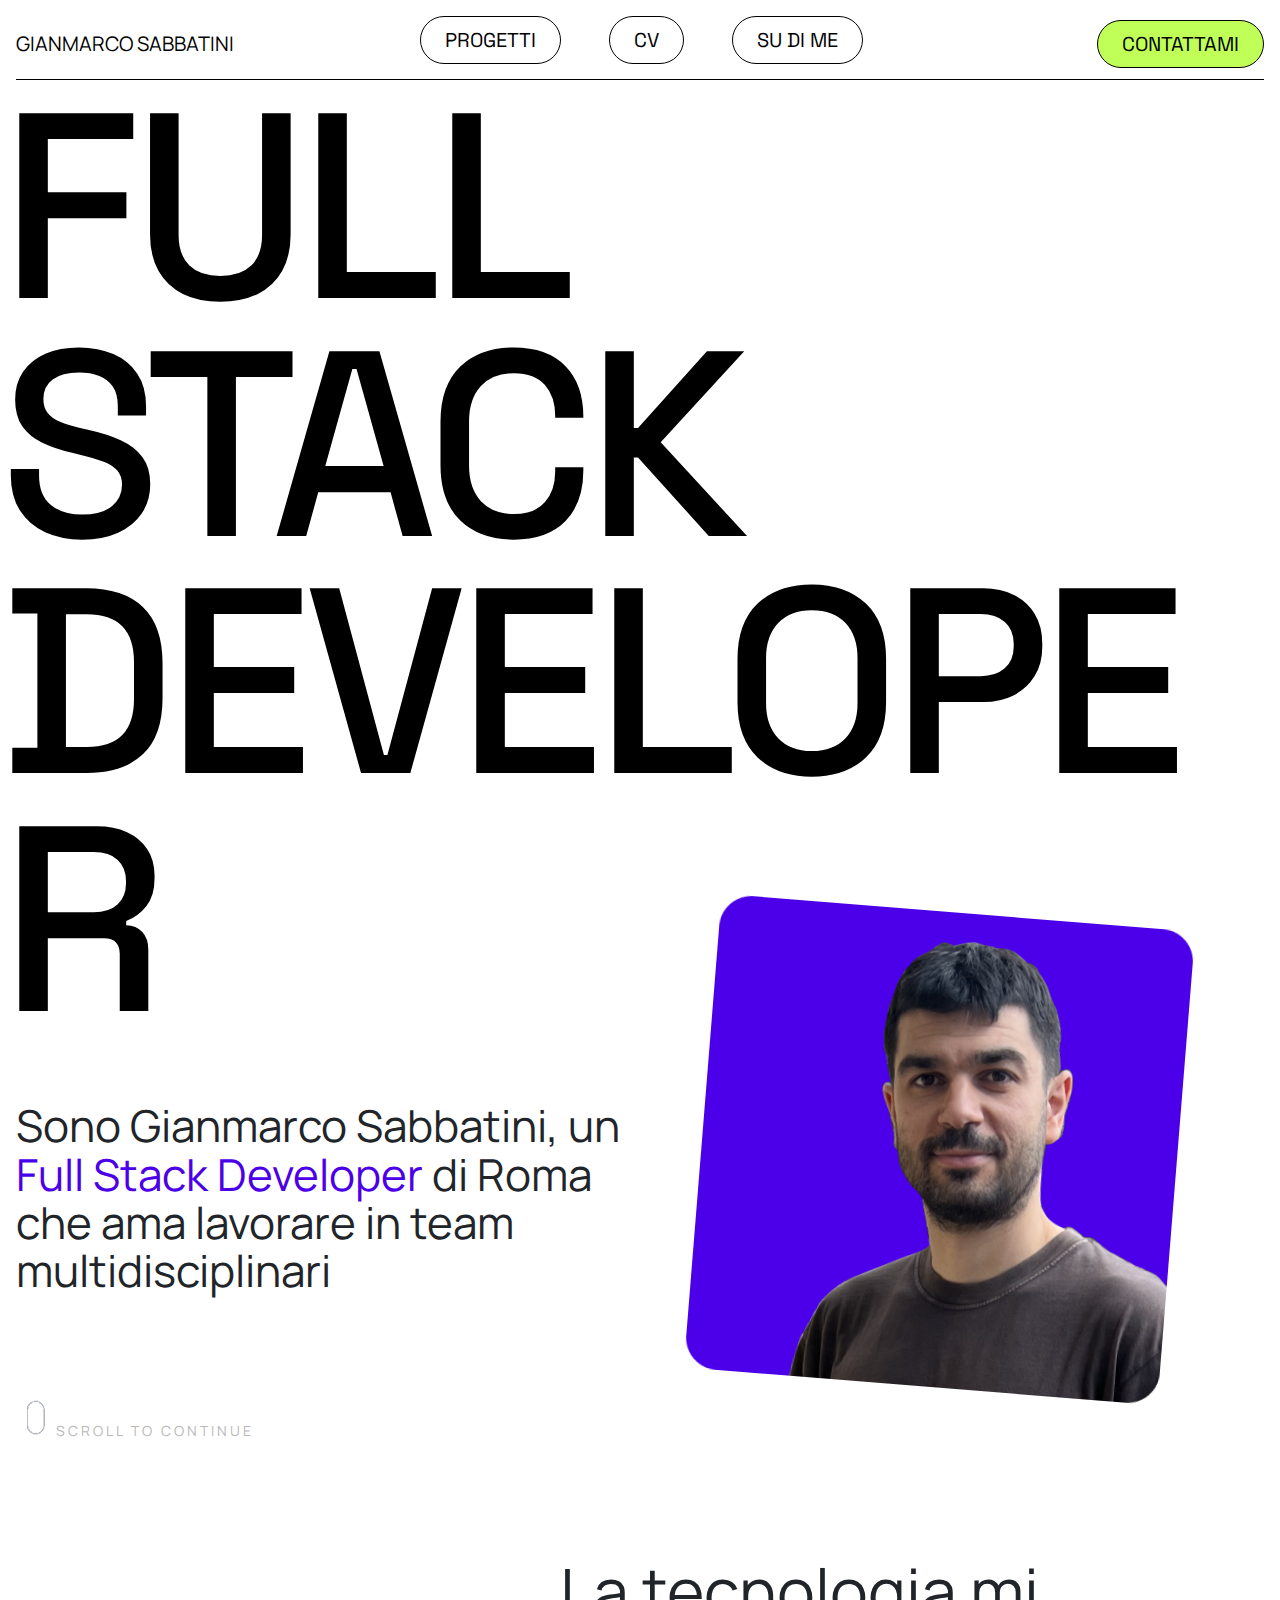
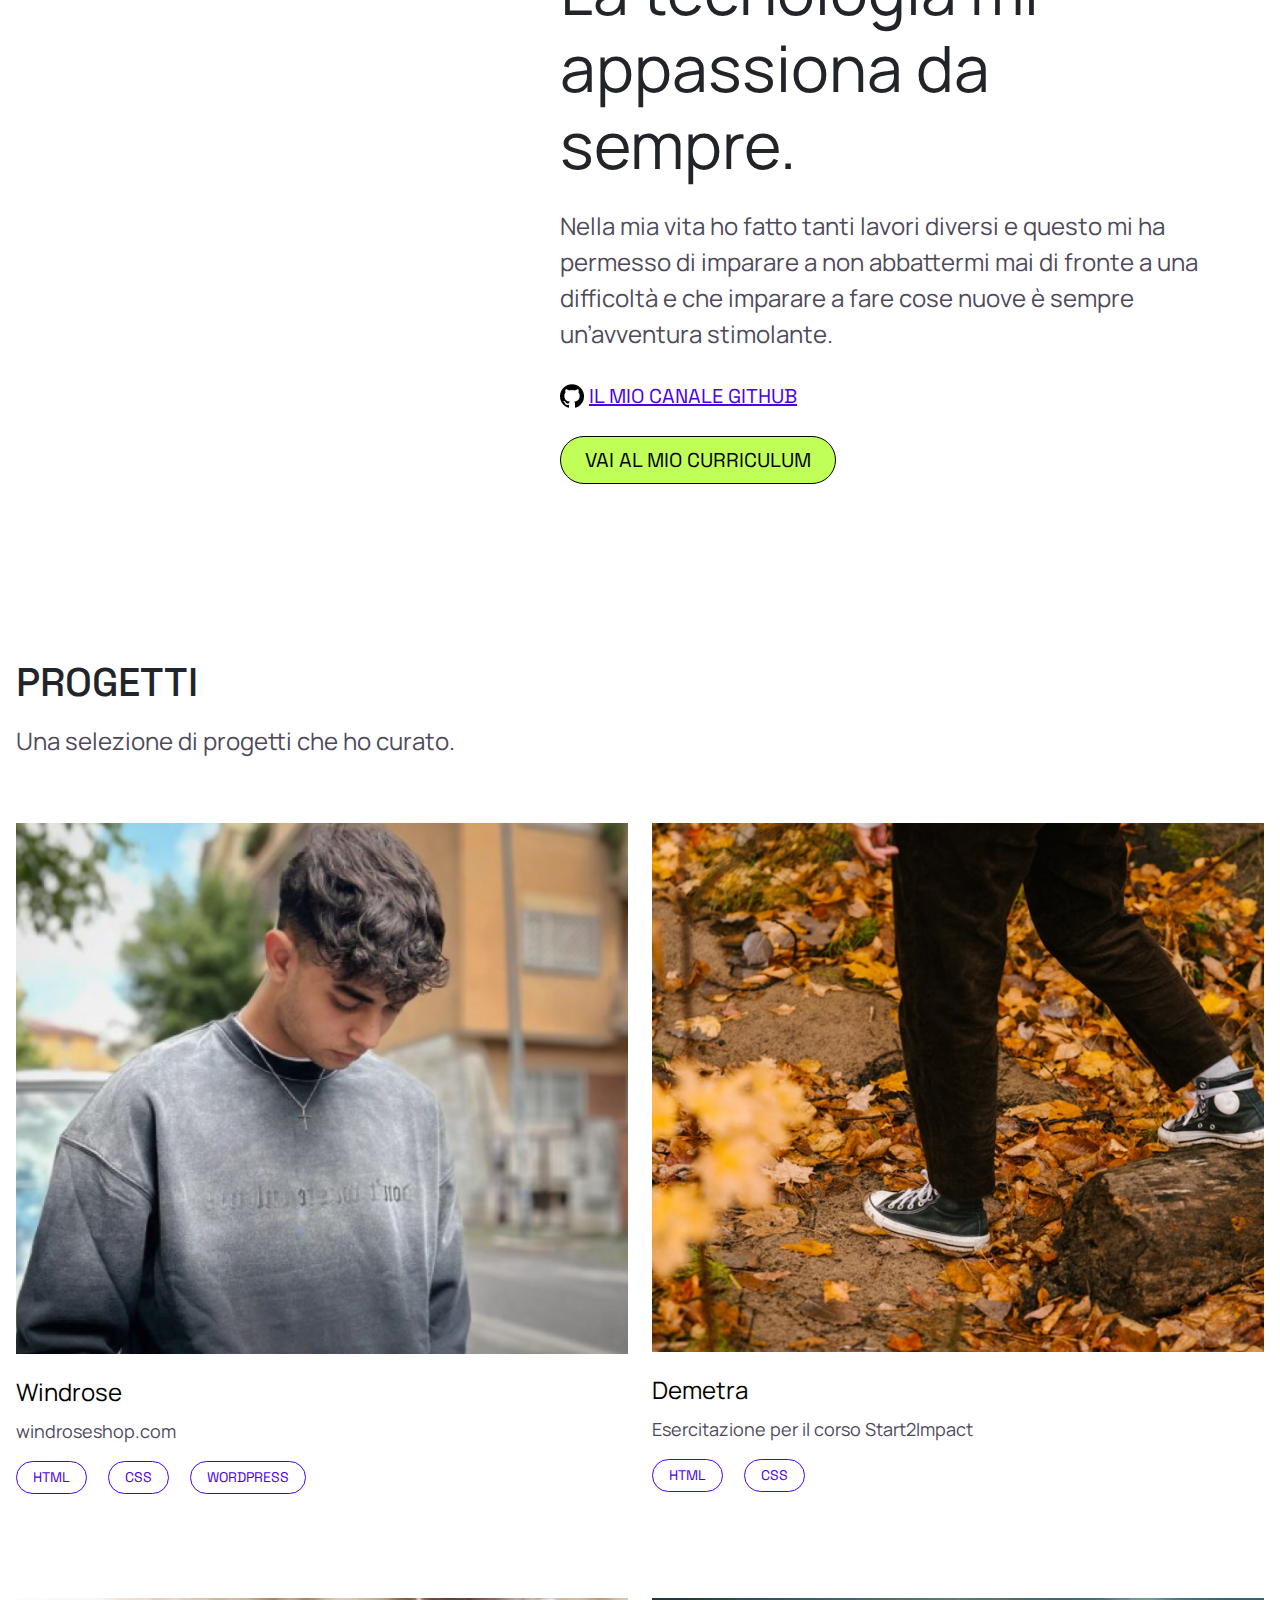
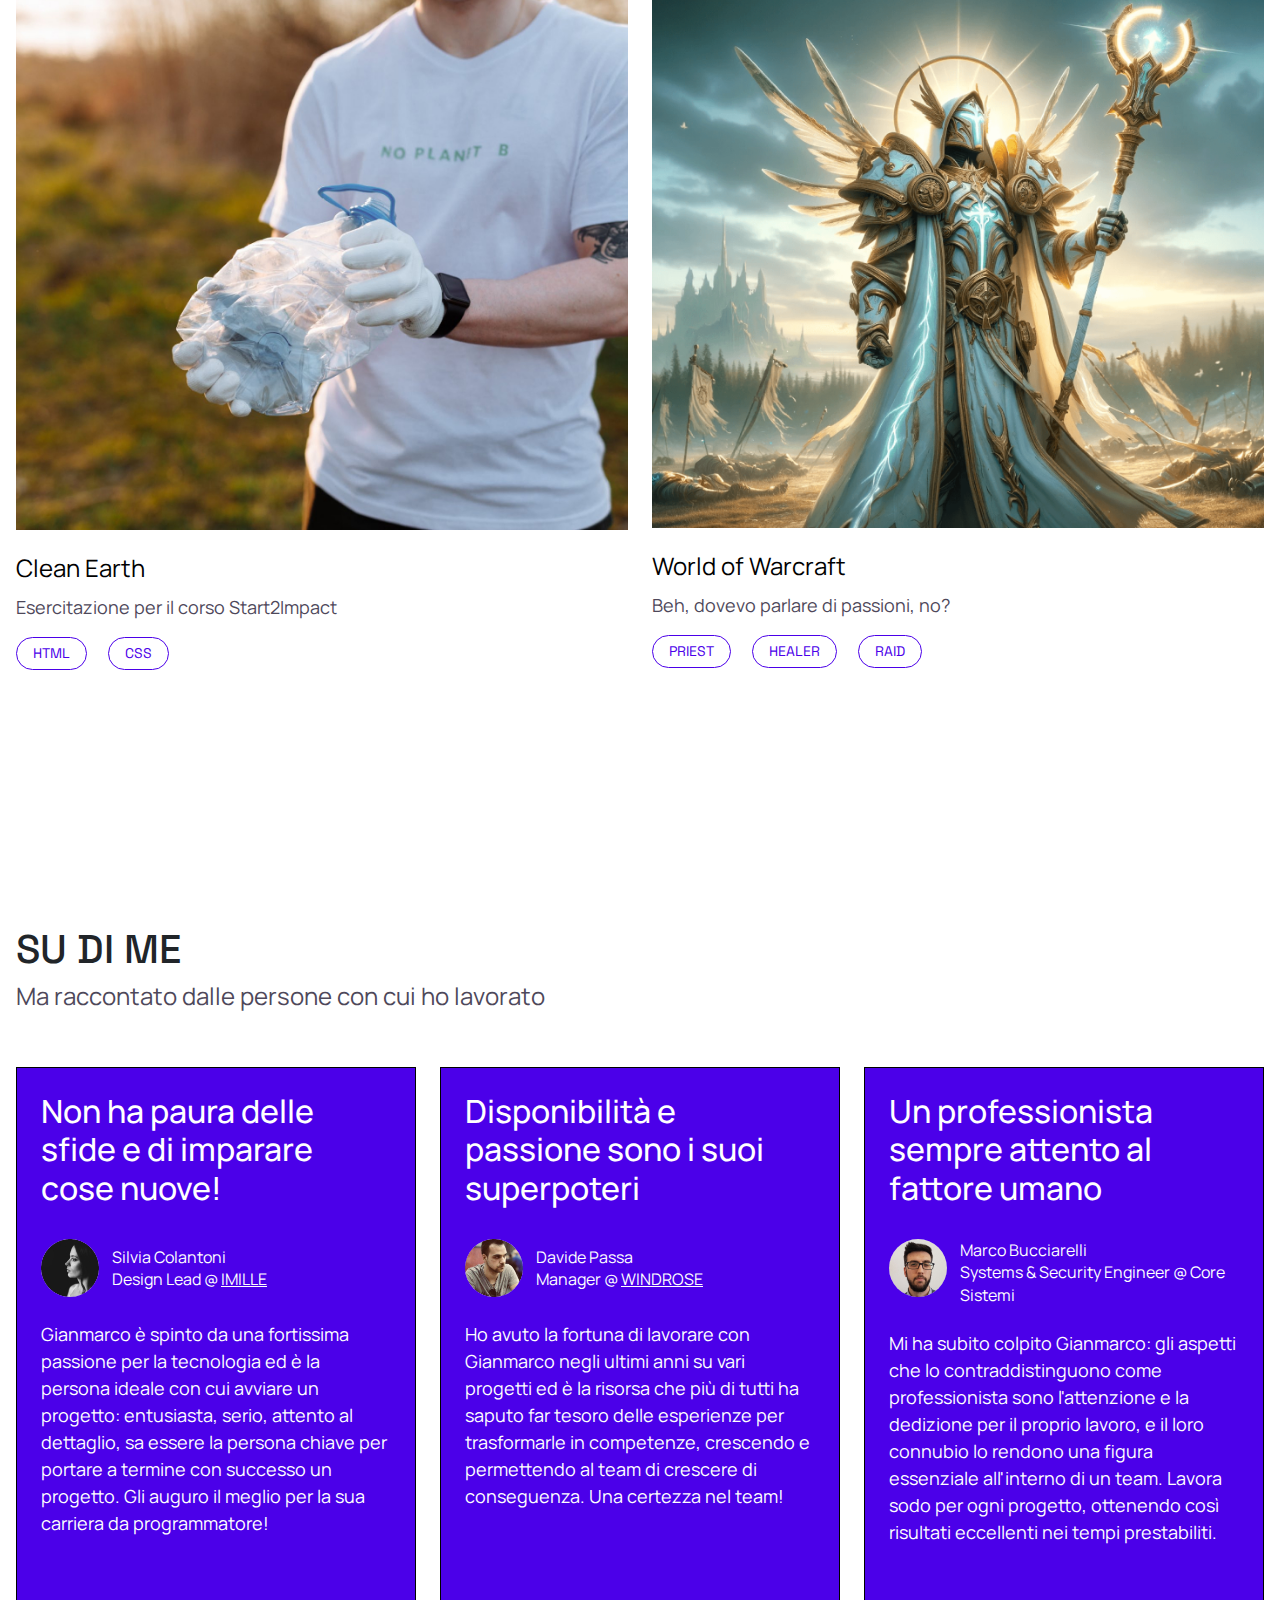
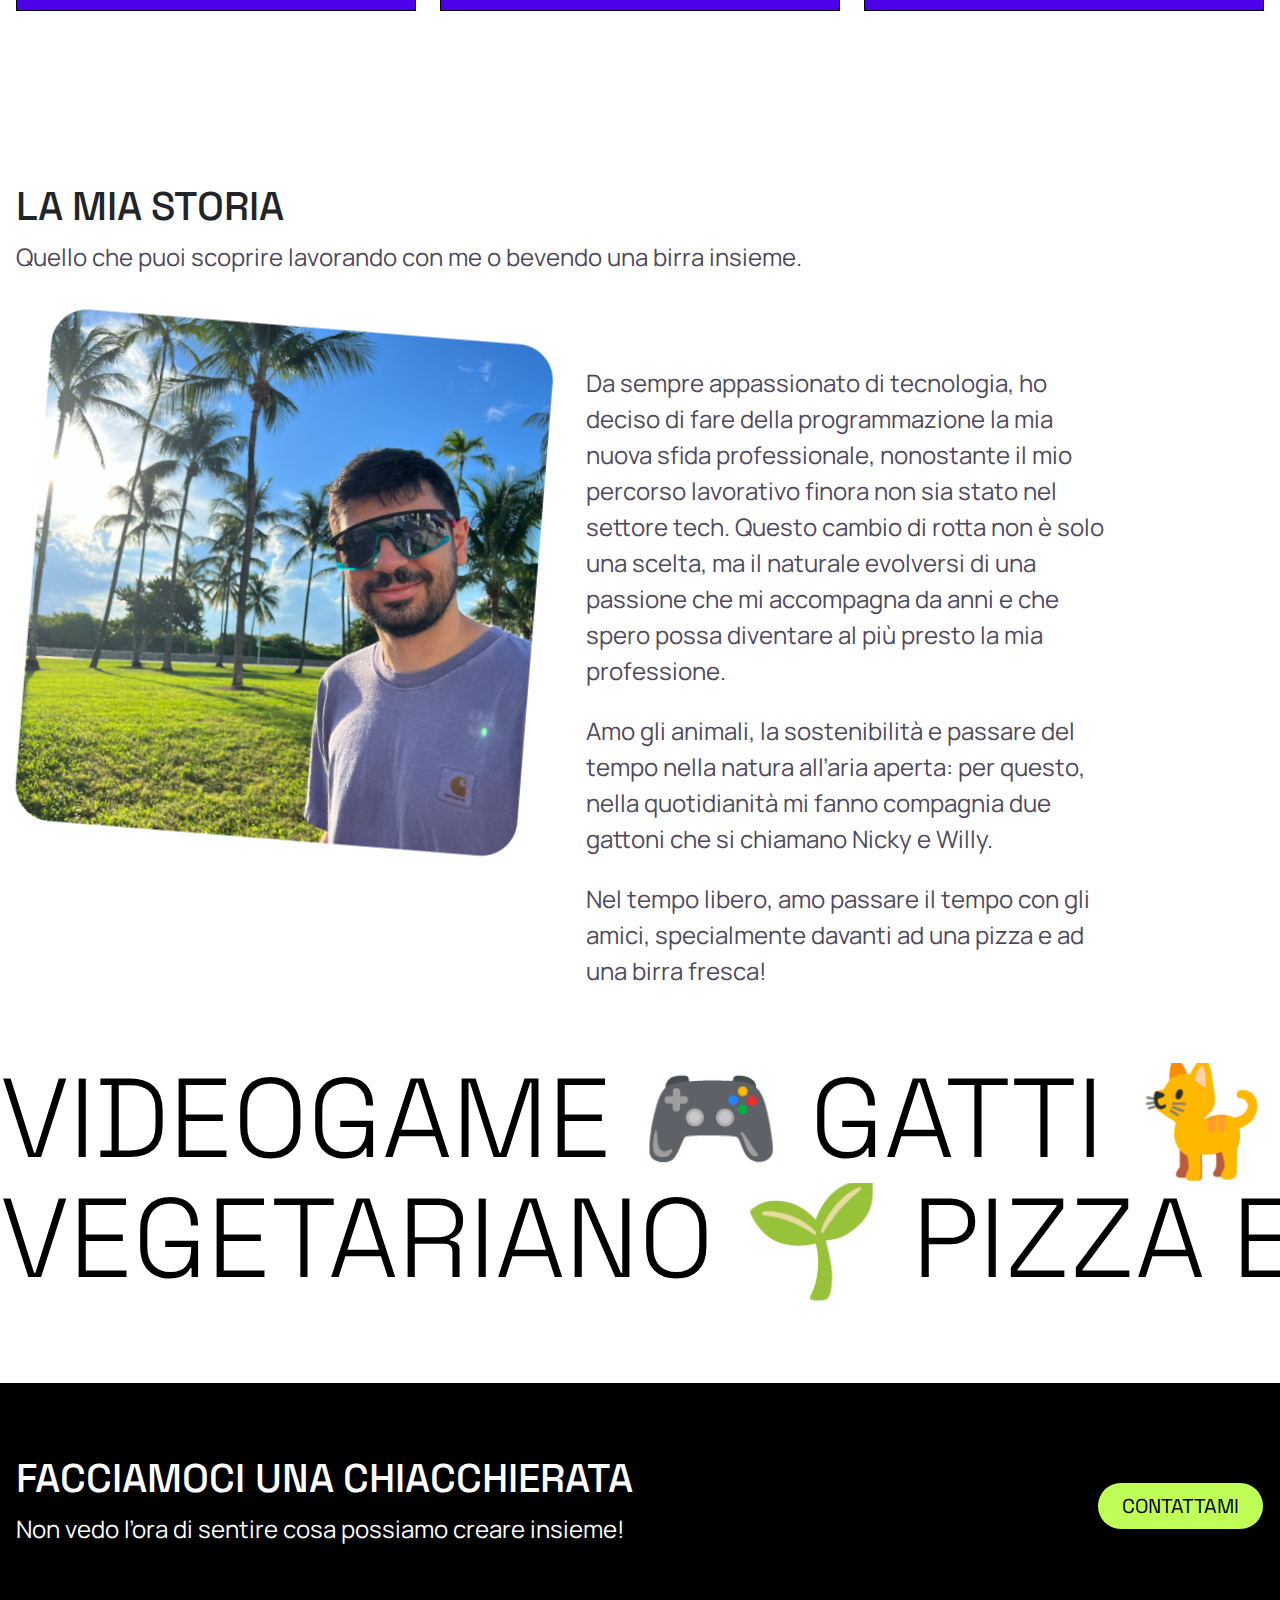
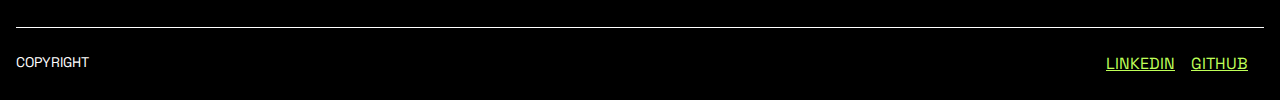
==== index.html @ 7c9a4704 "link to section suDiMe fixed" ====
<!DOCTYPE html>
<html lang="en">
<head>
    <meta charset="UTF-8">
    <meta name="viewport" content="width=device-width, initial-scale=1.0">
    <title>Gianmarco Sabbatini || Portfolio</title>
    <link rel="apple-touch-icon" sizes="180x180" href="asset/immagini/favicon/apple-touch-icon.png">
    <link rel="icon" type="image/png" sizes="32x32" href="asset/immagini/favicon/favicon-32x32.png">
    <link rel="icon" type="image/png" sizes="16x16" href="asset/immagini/favicon/favicon-16x16.png">
    <link rel="manifest" href="asset/immagini/favicon/site.webmanifest">
    <link rel="stylesheet" href="asset/styles/main.css">
    <link rel="preconnect" href="https://fonts.googleapis.com">
    <link rel="preconnect" href="https://fonts.gstatic.com" crossorigin>
    <link href="https://fonts.googleapis.com/css2?family=Bricolage+Grotesque:opsz,wght@12..96,200..800&family=Caveat&family=Inter:ital,opsz,wght@0,14..32,100..900;1,14..32,100..900&family=Manrope:wght@200..800&family=Roboto:ital,wght@0,100;0,300;0,400;0,500;0,700;0,900;1,100;1,300;1,400;1,500;1,700;1,900&family=Space+Grotesk:wght@300..700&display=swap" rel="stylesheet">
    <link href="https://fonts.googleapis.com/css2?family=Bricolage+Grotesque:opsz,wght@12..96,200..800&family=Caveat&family=Inter:ital,opsz,wght@0,14..32,100..900;1,14..32,100..900&family=Manrope:wght@200..800&family=Roboto:ital,wght@0,100;0,300;0,400;0,500;0,700;0,900;1,100;1,300;1,400;1,500;1,700;1,900&display=swap" rel="stylesheet">
    <link href="https://cdn.jsdelivr.net/npm/bootstrap@5.3.0/dist/css/bootstrap.min.css" rel="stylesheet">
    <script src="https://cdn.jsdelivr.net/npm/bootstrap@5.3.0/dist/js/bootstrap.bundle.min.js"></script>
</head>
<body>
   <header>
        <nav class="nav-container">
            <div class="myName">
                <span> <a href="">Gianmarco Sabbatini</a></span>
            </div>
            <input type="checkbox" id="menu-toggle" class="menu-toggle" />
            <label for="menu-toggle" class="menu-button">MENU</label>
            <div class="navItemGroup">
                <ul>
                    <li><a href="#progetti" class="navItem navItemMobile">Progetti</a></li>
                    <li><a href="curriculum.html" class="navItem navItemMobile">CV</a></li>
                    <li><a href="#suDiMe" class="navItem navItemMobile">Su Di Me</a></li>
                    <li><a href="contattami.html" class="navItem navItemMobile" id="solo-mobile">Contattami</a></li>
                </ul>
            </div>
            <div class="contattami">
                <a href="contattami.html" class="bottone-animato cta-primary">Contattami</a>
            </div>
        </nav>
    </header>
    <main>
        <section class="presentazione">
            <div class="presentazione-titolo">
                <h1>
                    FULL STACK DEVELOPER
                </h1>
            </div>
            <div class="presentazione-flex">
                <div class="presentazione-testo">
                    <div>
                        <h2>Sono Gianmarco Sabbatini, un <span id="fsd">Full Stack Developer</span>  di Roma che ama lavorare in team multidisciplinari
                        </h2>
                    </div>
                    <div>
                        <p> <img src="asset/immagini/scroll-mouse.gif" alt="icona di un mouse" width="40px">scroll to continue</p>
                    </div>
                </div>
                    <div class="presentazione-foto">
                        <img src="asset/immagini/GianmarcoSabbatiniFoto-display.png" alt="Foto di Gianmarco Sabbatini">
                    </div>
                </div>
            <div class="bio">
                <h1>La tecnologia mi appassiona da sempre.</h1>
                <p>Nella mia vita ho fatto tanti lavori diversi e questo mi ha permesso di imparare a non abbattermi mai di fronte a una difficoltà e che imparare a fare cose nuove è sempre un’avventura stimolante.
                </p>
                <p>
                    <img src="asset/immagini/github_icon.png" alt="icona github">
                    <a href="https://github.com/GianmarcoSabbatini" target="_blank" id="canale-github"> Il mio canale github</a>
                </p>
                <a href="curriculum.html" class="cta-primary">VAI AL MIO CURRICULUM</a>
            </div>
        </section>
        <section class="progetti" id="progetti">
            <div>
               <h3>PROGETTI</h3> 
               <p class="bodyL">Una selezione di progetti che ho curato.</p>
            </div>
            <div class="container-grid">
                <div class="container-projects">
                    <img src="asset/immagini/project-windrose.jpg" alt="Ragazzo con felpa nera">
                    <p class="bodyL">Windrose</p>
                    <p class="bodyM"><a href="http://www.windroseshop.com">windroseshop.com</a></p>
                    <ul>
                        <li><span>HTML</span></li>
                        <li><span>CSS</span></li>
                        <li><span>WORDPRESS</span></li>
                    </ul>
                </div>
                <div class="container-projects">
                    <img src="asset/immagini/project-demetra.jpg" alt="uomo che cammina nella foresta">
                    <p class="bodyL">Demetra</p>
                    <p class="bodyM">Esercitazione per il corso Start2Impact</p>
                    <ul>
                        <li><span>HTML</span></li>
                        <li><span>CSS</span></li>
                    </ul>
                </div>
                <div class="container-projects">
                    <img src="asset/immagini/project-cleanearth.jpg" alt="persona che ricicla plastica">
                    <p class="bodyL">Clean Earth</p>
                    <p class="bodyM">Esercitazione per il corso Start2Impact</p>
                    <ul>
                        <li><span>HTML</span></li>
                        <li><span>CSS</span></li>
                    </ul>
                </div>
                <div class="container-projects">
                    <img src="asset/immagini/project-wow.png" alt="personaggio di World of Warcraft">
                    <p class="bodyL">World of Warcraft</p>
                    <p class="bodyM">Beh, dovevo parlare di passioni, no?</p>
                    <ul>
                        <li><span>PRIEST</span></li>
                        <li><span>HEALER</span></li>
                        <li><span>RAID</span></li>
                    </ul>
                </div>
            </div>
        </section>
        <section class="suDiMe" id="suDiMe">
            <div class="suDiMe-testo">
                <h3>SU DI ME</h3>
                <p>Ma raccontato dalle persone con cui ho lavorato</p>
            </div>
            <div class="container-schede">
                <div class="scheda">
                    <h4>Non ha paura delle sfide e di imparare cose nuove!</h4>
                    <div>
                        <img src="asset/immagini/su-di-me-silvia-colantoni.jpg" alt="Foto di Silvia Colantoni">
                        <p>Silvia Colantoni <br>
                        Design Lead @ <a href="https://imille.co/">IMILLE</a>
                        </p>
                    </div>
                    <p class="schedaCommento">Gianmarco è spinto da una fortissima passione per la tecnologia ed è la persona ideale con cui avviare un progetto: entusiasta, serio, attento al dettaglio, sa essere la persona chiave per portare a termine con successo un progetto.
                        Gli auguro il meglio per la sua carriera da programmatore!
                    </p>
                </div>
                <div class="scheda">
                    <h4>Disponibilità e passione sono i suoi superpoteri</h4>
                    <div>
                        <img src="asset/immagini/su-di-me-davide-passa.jpg" alt="Foto di Davide Passa">
                        <p>Davide Passa <br>
                        Manager @ <a href="https://www.windroseshop.com/">WINDROSE</a>
                        </p>
                    </div>
                    <p class="schedaCommento">Ho avuto la fortuna di lavorare con Gianmarco negli ultimi anni su vari progetti ed è la risorsa che più di tutti ha saputo far tesoro delle esperienze per trasformarle in competenze, crescendo e permettendo al team di crescere di conseguenza.
                        Una certezza nel team!
                    </p>
                </div>
                <div class="scheda">
                    <h4>Un professionista sempre attento al fattore umano</h4>
                    <div>
                        <img src="asset/immagini/su-di-me-marco-bucciarelli.jpg" alt="Foto di Marco Bucciarelli">
                        <p>Marco Bucciarelli<br>
                            Systems & Security Engineer @ Core Sistemi
                        </p>
                    </div>
                    <p class="schedaCommento">Mi ha subito colpito Gianmarco: gli aspetti che lo contraddistinguono come professionista sono l'attenzione e la dedizione per il proprio lavoro, e il loro connubio lo rendono una figura essenziale all'interno di un team. Lavora sodo per ogni progetto, ottenendo così risultati eccellenti nei tempi prestabiliti. 
                    </p>
                </div>
            </div>
        </section>

        <section class="laMiaStoria">
            <div>
                <h3>LA MIA STORIA</h3>
                <p>Quello che puoi scoprire lavorando con me o bevendo una birra insieme.</p>
            </div>
            <div class="laMiaStoria-container">
                <div class="laMiaStoria-foto">
                    <img src="asset/immagini/la-mia-storia-Gianmarco-Miami.jpg" alt="Foto di un uomo che ride">
                </div>
                <div class="laMiaStoria-testo">
                    <p>Da sempre appassionato di tecnologia, ho deciso di fare della programmazione la mia nuova sfida professionale, 
                        nonostante il mio percorso lavorativo finora non sia stato nel settore tech. Questo cambio di rotta non è solo una 
                        scelta, ma il naturale evolversi di 
                        una passione che mi accompagna da anni e che spero possa diventare al più presto la mia professione.</p>
                    <p>Amo gli animali, la sostenibilità e passare del tempo nella natura all’aria aperta: 
                        per questo, nella quotidianità mi fanno compagnia due gattoni che si chiamano Nicky e Willy.</p>
                    <p>Nel tempo libero, amo passare il tempo con gli amici, specialmente davanti ad una pizza e ad una birra fresca!</p>
                </div>
            </div>
        </section>
        <section class="scroller">
        <div class="a-section">
            <div class="a-section-marquee-box">
              <h2>videogame 🎮 gatti 🐈 sostenibilità 🌱</h2>
              <h2>videogame 🎮 gatti 🐈 sostenibilità 🌱</h2>
            </div>
          </div>
          <div class="b-section">
            <div class="b-section-marquee-box">
              <h2>vegetariano 🌱 pizza e birra 🍕</h2>
              <h2>vegetariano 🌱 pizza e birra 🍕</h2>
            </div>
          </div>
        </section>
  </main>

 <footer>
    <div class="footer-contattami-container flex d-xl-flex d-lg-flex d-md-flex flex-sm-row justify-content-between align-items-center">
        <div class="footer-testo">
            <h3>FACCIAMOCI UNA CHIACCHIERATA</h3>
            <p>Non vedo l’ora di sentire cosa possiamo creare insieme! </p>
        </div>
        <div class="footer-bottone">
            <a href="contattami.html" class="cta-primary">CONTATTAMI</a>
        </div>
    </div>
    <div class="flex d-xl-flex d-lg-flex d-md-flex flex-sm-row justify-content-between">
        <div class="footer-copyright">
         <p>COPYRIGHT</p>   
        </div>
        <div class="footer-social">
          <ul>
            <li><a href="https://www.linkedin.com/in/gianmarcosabbatini/" target="_blank">LINKEDIN</a></li>
            <li><a href="https://github.com/GianmarcoSabbatini" target="_blank">GITHUB</a></li>
          </ul>  
        </div>
    </div>
 </footer>
</body>
</html>
---- asset/styles/main.css ----
* {
  box-sizing: border-box;
  margin: 0;
  padding: 0;
  z-index: 1;
  scrollbar-color: #BFFF58 #ffffff;
}

.navItem {
  position: relative;
  display: inline-block;
  padding: 8px 24px;
  border-radius: 9999px;
  border: 1px solid #000000;
  font-family: "Space grotesk";
  font-size: 20px;
  text-transform: uppercase;
  color: #000000;
  text-decoration: none;
  overflow: hidden;
  transition: color 0.3s ease-in-out;
}

.navItem::before {
  content: "";
  position: absolute;
  top: 0;
  left: -24px;
  width: 0;
  height: 100%;
  background-color: #000000;
  transform: skewX(-45deg);
  transition: width 0.5s ease-in-out;
  z-index: -1;
}

.navItem:hover {
  color: #FFFFFF;
}

.navItem:hover::before {
  width: 150%;
}

.cta-primary {
  position: relative;
  display: inline-block;
  padding: 8px 24px;
  border-radius: 9999px;
  border: 1px solid #000000;
  font-family: "Space grotesk";
  font-size: 20px;
  text-transform: uppercase;
  background-color: #BFFF58;
  color: #000000;
  text-decoration: none;
  overflow: hidden;
  transition: color 0.3s ease-in-out;
}

.cta-primary::before {
  content: "";
  position: absolute;
  top: 0;
  left: -24px;
  width: 0;
  height: 100%;
  background-color: #4B00E9;
  transform: skewX(-45deg);
  transition: width 0.5s ease-in-out;
  z-index: -1;
}

.cta-primary:hover {
  color: #FFFFFF;
}

.cta-primary:hover::before {
  width: 150%;
}

@media (max-width: 1024px) {
  .navItemMobile {
    border: none;
    margin-left: 0;
    padding-left: 0;
    width: 100%;
  }
  .navItemMobile::before {
    transition: none;
    transform: none;
    background-color: #FFFFFF;
    color: #000000;
  }
  .navItemMobile:hover {
    color: #000000;
  }
}
.a-section {
  font-family: "Space Grotesk";
}

.a-section-marquee-box {
  height: 120px;
  display: flex;
  align-items: center;
  overflow: hidden;
}

.a-section-marquee-box h2 {
  white-space: nowrap;
  text-transform: uppercase;
  font-size: 7em;
  font-weight: 100;
  flex-shrink: 0;
  color: black;
  width: -moz-max-content;
  width: max-content;
  display: flex;
  align-items: center;
  transform: translateX(0);
  animation: a-text-scroll 35s linear infinite;
}

@keyframes a-text-scroll {
  0% {
    transform: translate3d(-100%, 0, 0);
  }
  100% {
    transform: translate3d(0%, 0, 0);
  }
}
.b-section {
  font-family: "Space Grotesk";
}

.b-section-marquee-box {
  height: 120px;
  display: flex;
  align-items: center;
  overflow: hidden;
}

.b-section-marquee-box h2 {
  white-space: nowrap;
  text-transform: uppercase;
  color: #000000;
  font-size: 7em;
  font-weight: 100;
  flex-shrink: 0;
  color: black;
  width: -moz-max-content;
  width: max-content;
  display: flex;
  align-items: center;
  transform: translateX(0);
  animation: b-text-scroll 35s linear infinite;
}

@keyframes b-text-scroll {
  0% {
    transform: translate3d(0, 0, 0);
  }
  100% {
    transform: translate3d(-100%, 0, 0);
  }
}
header {
  position: sticky;
  top: 0;
  z-index: 100;
  background-color: white;
  padding: 8px 16px;
}

.nav-container {
  display: flex;
  justify-content: space-between;
  align-items: center;
  border-bottom: 1px solid #000;
}

.myName span {
  text-transform: uppercase;
  font-family: "Manrope";
  font-size: 20px;
}
.myName span a {
  text-decoration: none;
  color: #000000;
}

.menu-button {
  display: none;
  font-size: 20px;
  font-family: "Manrope";
  padding: 8px 24px;
  border: 1px solid #000000;
  border-radius: 9999px;
  cursor: pointer;
  text-align: center;
}

.menu-toggle {
  display: none;
}

.navItemGroup {
  display: flex;
  list-style: none;
}

.navItemGroup ul {
  display: flex;
  margin: 0;
  padding: 0;
  list-style: none;
}

.navItemGroup ul li {
  padding: 8px 24px;
}

.navItemGroup ul li a {
  text-decoration: none;
}

#solo-mobile {
  display: none;
}

.contattami {
  display: flex;
  align-items: center;
}

.contattami a {
  text-decoration: none;
  padding: 8px 24px;
  border: 1px solid #000;
  border-radius: 9999px;
  transition: background-color 0.3s;
}

.contattami span a:hover {
  background-color: #f0f0f0;
}

@media (max-width: 1024px) {
  .navItemGroup {
    display: none;
    position: absolute;
    top: 100%;
    left: 0;
    right: 0;
    background-color: white;
    flex-direction: column;
    transition: none;
    border-bottom: 1px solid black;
  }
  .menu-button {
    display: block;
  }
  .menu-toggle:checked ~ .navItemGroup {
    display: flex;
  }
  #solo-mobile {
    display: flex;
  }
  .navItemGroup ul {
    flex-direction: column;
    width: 100%;
  }
  .navItemGroup ul li {
    margin: 8px 0;
    padding: 8px 16px;
  }
  .contattami {
    display: none;
  }
}
footer {
  padding: 8px 16px;
  margin-top: 80px;
  background-color: #000000;
  color: white;
}
footer .footer-contattami-container {
  border-bottom: solid 1px white;
  padding: 64px 0;
  margin-bottom: 24px;
}
footer .footer-contattami-container .footer-testo h3 {
  font-family: "Space Grotesk";
  font-size: 40px;
}
footer .footer-contattami-container .footer-testo p {
  font-family: "Manrope";
  font-size: 24px;
}
footer .footer-copyright {
  font-family: "Space Grotesk";
  font-size: 14px;
}
footer .footer-social ul {
  display: flex;
  list-style-type: none;
  padding: 0;
}
footer .footer-social ul li a {
  margin: 0;
  color: #BFFF58;
  padding-right: 16px;
  font-family: "Space Grotesk";
}

@media (max-width: 1024px) {
  /*======MAIN=======NAV=======INIZIO*/
  .nav-container {
    padding-bottom: 8px;
  }
  /*======MAIN=======NAV=======FINE*/
  /*======MAIN=======PRESENTAZIONE=======INIZIO*/
  section.presentazione .presentazione-titolo {
    padding: 8px 16px;
  }
  section.presentazione .presentazione-titolo h1 {
    font-size: 64px;
    letter-spacing: -3px;
    font-weight: 400;
  }
  section.presentazione .presentazione-flex {
    display: flex;
    margin-bottom: 80px;
  }
  section.presentazione .presentazione-flex .presentazione-testo {
    width: 70%;
  }
  section.presentazione .presentazione-flex .presentazione-testo h2 {
    font-size: 24px;
    line-height: 120%;
  }
  section.presentazione .presentazione-flex .presentazione-testo p {
    font-size: 8px;
  }
  section.presentazione .presentazione-flex .presentazione-foto {
    width: 30%;
  }
  section.presentazione .presentazione-flex .presentazione-foto img {
    width: 100%;
    height: auto;
    top: 150px;
    position: relative;
  }
  /*======MAIN=======PRESENTAZIONE=======INIZIO*/
  /*======MAIN=======BIO=======INIZIO*/
  section.presentazione > div.bio {
    width: 100%;
    margin-right: 0;
    margin-bottom: 80px;
    padding: 0 16px;
  }
  section.presentazione > div.bio h1 {
    font-size: 36px;
  }
  section.presentazione > div.bio p {
    font-size: 18px;
  }
  /*======MAIN=======BIO=======FINE*/
  /*======MAIN=======PROGETTI=======INIZIO*/
  section.progetti {
    margin-bottom: 80px;
  }
  section.progetti div {
    margin-bottom: 24px;
  }
  section.progetti div h3 {
    font-size: 28px;
    color: #000000;
    margin-bottom: 8px;
  }
  section.progetti div .bodyL {
    font-size: 18px;
  }
  section.progetti .container-grid {
    display: grid;
    grid-template-columns: repeat(auto-fit, minmax(350px, 1fr));
    grid-column-gap: 4px;
    grid-row-gap: 0;
    margin-top: 24px;
  }
  section.progetti .container-grid .container-projects {
    margin-bottom: 40px;
  }
  section.progetti .container-grid .container-projects img {
    margin-bottom: 8px;
  }
  section.progetti .container-grid .container-projects .bodyM {
    margin-bottom: 8px;
  }
  /*======MAIN=======PROGETTI=======FINE*/
  /*======MAIN=======SU DI ME=======INIZIO*/
  section.suDiMe {
    margin-bottom: 80px;
  }
  section.suDiMe .suDiMe-testo h3 {
    font-size: 28px;
  }
  section.suDiMe .suDiMe-testo p {
    font-size: 18px;
    padding: 0;
    margin-bottom: 20px;
  }
  section.suDiMe .container-schede .scheda h4 {
    font-size: 24px;
    font-weight: 300;
    padding: 0;
    margin: 0;
  }
  section.suDiMe .container-schede .scheda div {
    padding: 16px 0;
  }
  section.suDiMe .container-schede .scheda div p {
    font-size: 14px;
  }
  section.suDiMe .container-schede .scheda .schedaCommento {
    font-size: 14px;
    padding: 0;
    margin: 0;
  }
  /*======MAIN=======SU DI ME=======FINE*/
  /*======MAIN=======LA MIA STORIA=======INIZIO*/
  section.laMiaStoria div {
    margin: 0;
  }
  section.laMiaStoria div h3 {
    font-size: 28px;
  }
  section.laMiaStoria div p {
    font-size: 18px;
    line-height: 140%;
  }
  section.laMiaStoria .laMiaStoria-container {
    display: block;
  }
  section.laMiaStoria .laMiaStoria-container .laMiaStoria-foto {
    text-align: center;
    margin-bottom: 24px;
  }
  section.laMiaStoria .laMiaStoria-container .laMiaStoria-foto img {
    width: 80%;
    height: auto;
    margin: 0 auto;
  }
  section.laMiaStoria .laMiaStoria-container .laMiaStoria-testo {
    margin: 0;
    padding: 8px 16px;
  }
  section.laMiaStoria .laMiaStoria-container .laMiaStoria-testo p {
    font-size: 18px;
  }
  /*======MAIN=======LA MIA STORIA=======FINE*/
  /*======MAIN=======SCROLLER=======INIZIO*/
  .a-section-marquee-box h2, .b-section-marquee-box h2 {
    font-size: 3rem;
  }
  .a-section-marquee-box, .b-section-marquee-box {
    height: auto;
  }
  /*======MAIN=======SCROLLER=======FINE*/
  /*======MAIN=======FOOTER=======INIZIO*/
  footer {
    margin-top: 80px;
  }
  footer .footer-contattami-container {
    padding-top: 56px;
  }
  footer .footer-contattami-container .footer-testo h3 {
    font-size: 28px;
  }
  footer .footer-contattami-container .footer-testo p {
    font-size: 18px;
    padding-bottom: 40px;
  }
  /*======MAIN=======FOOTER=======FINE*/
  /*======CONTATTAMI=======INIZIO*/
  section.form .container-form {
    display: flex;
    flex-direction: column;
    width: 100%;
    justify-content: center;
    height: auto;
    margin-top: auto;
  }
  section.form .container-form #nomecognome, section.form .container-form #Email, section.form .container-form #messaggio {
    font-size: 18px;
  }
  section.form .container-form label {
    font-size: 18px;
  }
  section.form .container-form .container-form ul li {
    list-style-type: none;
    color: #4E485A;
    font-size: 16px;
    padding-bottom: 16px;
    width: 100%;
    box-sizing: border-box;
  }
  section.form .container-form .container-form-input {
    width: 100%;
  }
  section.form .container-form .container-form-descrizione {
    width: 100%;
    height: auto;
    padding: 0;
    color: #4E485A;
  }
  section.form .container-form .container-form-descrizione h1 {
    font-size: 28px;
  }
  section.form .container-form .container-form-descrizione p {
    font-size: 18px;
  }
  /*======CONTATTAMI=======FINE*/
}
section.hero div {
  border-bottom: 1px solid black;
  padding: 80px 0;
  margin: 0 16px;
}
section.hero div h1 {
  font-family: "Space Grotesk";
  font-size: 120px;
  color: #000000;
  letter-spacing: -4px;
  line-height: 90%;
  text-align: left;
  font-weight: 400;
  padding-bottom: 36px;
}

section.curriculum {
  padding: 0;
  margin: 0;
}
section.curriculum .curriculum-container-grid .row {
  border-bottom: 1px solid black;
  padding: 57px 0;
  margin: 0 16px;
}
section.curriculum .curriculum-container-grid .row div h3 {
  font-family: "Space Grotesk";
  font-size: 40px;
}
section.curriculum .curriculum-container-grid .row div .bodyM {
  font-family: "Manrope";
  font-size: 18px;
  padding-top: 32px;
}
section.curriculum .curriculum-container-grid .row div .bodyL {
  font-family: "Manrope";
  font-size: 24px;
  margin: 0;
}
section.curriculum .curriculum-container-grid .row div h2 {
  font-family: "Manrope";
  font-size: 44px;
  padding: 16px 0 8px 0;
  margin: 0;
}
section.curriculum .curriculum-container-grid .row div h4 {
  font-family: "Manrope";
  font-size: 32px;
}
section.curriculum .curriculum-container-grid .row .margineTop80 {
  margin-top: 80px !important;
}

@media (max-width: 1024px) {
  section.hero div {
    padding: 40px 0;
  }
  section.hero div h1 {
    font-size: 64px;
    line-height: 120%;
    letter-spacing: -3px;
  }
  section.curriculum {
    padding: 0 16px;
  }
  section.curriculum .curriculum-container-grid .row {
    padding: 40px 0;
    margin: 0;
  }
  section.curriculum .curriculum-container-grid .row div {
    padding: 0 0 40px 0;
  }
  section.curriculum .curriculum-container-grid .row div h3 {
    font-size: 40px;
  }
  section.curriculum .curriculum-container-grid .row div .bodyM {
    font-size: 14px;
    padding: 6px 0;
    margin: 0;
  }
  section.curriculum .curriculum-container-grid .row div .bodyL {
    font-size: 18px;
    margin: 0;
  }
  section.curriculum .curriculum-container-grid .row div h2 {
    font-size: 32px;
    margin: 0;
    padding: 0;
  }
  section.curriculum .curriculum-container-grid .row div h3 {
    font-size: 28px;
    margin-bottom: 40px;
  }
  section.curriculum .curriculum-container-grid .row div h4 {
    font-size: 24px;
  }
  section.curriculum .curriculum-container-grid .row .margineTop80 {
    margin-top: 0 !important;
    padding: 0;
  }
}
.form {
  box-sizing: border-box;
  justify-items: center;
  margin: 30px 30px;
  overflow-wrap: anywhere;
}

.container-form {
  display: flex;
  flex-direction: row;
  width: 100%;
  height: 50vh;
  align-items: flex-start;
  margin-top: 160px;
}

.container-form-descrizione {
  width: 50%;
  height: auto;
  padding: 0 50px;
  color: #4E485A;
}

.container-form-descrizione h1 {
  font-size: 64px;
  font-weight: 500;
  font-family: "Manrope";
  color: #000000;
}

.container-form-descrizione p {
  font-family: "Manrope";
  font-size: 24px;
}

.container-form-input {
  width: 50%;
  height: auto;
  align-content: center;
}

.container-form ul {
  display: flex;
  flex-flow: wrap;
  float: left;
  padding-left: 0;
  box-sizing: border-box;
}

.container-form ul li {
  list-style-type: none;
  font-weight: bold;
  color: #404040;
  font-size: 24px;
  font-family: "Space Grotesk";
  padding-bottom: 16px;
  width: 100%;
  box-sizing: border-box;
}

.container-form label {
  display: block;
  padding-bottom: 8px;
  text-transform: uppercase;
  font-size: 24px;
  font-weight: 400;
}

#messaggio {
  resize: none;
  width: 100%;
  height: 136px;
  border: 1px solid #4E485A;
  font-size: 24px;
  font-family: "Manrope";
  box-sizing: border-box;
  padding: 10px;
}

#nomecognome, #Email {
  border: 1px solid #4E485A;
  width: 100%;
  height: 59px;
  font-size: 24px;
  box-sizing: border-box;
  padding: 10px;
}

#cta-clean {
  position: relative;
  display: inline-block;
  padding: 8px 24px;
  border-radius: 9999px;
  border: 1px solid #000000;
  font-family: "Space grotesk";
  font-size: 20px;
  text-transform: uppercase;
  background-color: #BFFF58;
  color: #000000;
  text-decoration: none;
  overflow: hidden;
  transition: color 0.3s ease-in-out;
  font-weight: 400;
}

/*======MAIN=======PRESENTAZIONE=======INIZIO*/
.presentazione-titolo {
  text-align: left;
  width: 100%;
}
.presentazione-titolo h1 {
  font-family: "Space Grotesk";
  font-size: 264px;
  line-height: 90%;
  letter-spacing: -10px;
  color: #000000;
  overflow-wrap: break-word;
  animation: entrataH1 2s forwards;
}
@keyframes entrataH1 {
  from {
    opacity: 0;
  }
  to {
    opacity: 100%;
  }
}

.presentazione-flex {
  display: flex;
  padding: 16px;
  width: 100%;
  height: auto;
  margin: auto;
}

.presentazione-testo {
  width: 50%;
  display: flex;
  flex-direction: column;
  justify-content: space-around;
}
.presentazione-testo h2 {
  font-family: "Manrope";
  font-size: 44px;
  line-height: 110%;
  text-align: left;
  font-weight: 400;
}
.presentazione-testo h2 #fsd {
  color: #4B00E9;
}
.presentazione-testo p {
  color: #B7B7B7;
  font-size: 14px;
  text-transform: uppercase;
  line-height: 110%;
  letter-spacing: 3px;
  font-family: "Manrope";
}

.presentazione-foto {
  width: 48%;
  text-align: center;
  position: relative;
  top: -150px;
  animation: entrataImg 1s forwards;
  rotate: 4.6deg;
}
@keyframes entrataImg {
  from {
    left: 100%;
    transform: rotate(-360deg);
  }
  to {
    left: 0px;
  }
}

/*======MAIN=======PRESENTAZIONE=======FINE*/
/*======MAIN=======BIO=======INIZIO*/
.bio {
  display: block;
  width: 50%;
  float: right;
  margin-bottom: 160px;
  margin-right: 80px;
}
.bio p {
  font-family: "Manrope";
  font-size: 24px;
  line-height: 150%;
  margin: 24px auto;
  color: #4E485A;
}
.bio h1 {
  font-family: "Manrope";
  font-size: 64px;
  font-weight: 400;
  line-height: 120%;
}
.bio #canale-github {
  font-family: "Space Grotesk";
  font-size: 20px;
  color: #4B00E9;
  text-transform: uppercase;
  line-height: 120%;
}

/*======MAIN=======BIO=======FINE*/
/*======MAIN=======PROGETTI=======INIZIO*/
.progetti {
  box-sizing: border-box;
  display: block;
  clear: both;
  width: 100%;
  margin: 0 auto 160px auto;
  padding: 8px 16px;
}

.progetti h3 {
  font-family: "Space Grotesk";
  font-size: 40px;
  line-height: 120%;
  font-weight: 500;
  margin-bottom: 16px;
}

.progetti .bodyL {
  font-family: "Manrope";
  font-size: 24px;
  color: #4E485A;
}

.progetti .container-grid {
  display: grid;
  grid-template-columns: repeat(auto-fit, minmax(500px, 1fr));
  grid-column-gap: 24px;
  grid-row-gap: 24px;
  margin-top: 64px;
  margin: 64px auto 0 auto;
}

.progetti .container-grid .container-projects {
  display: flex;
  flex-direction: column;
  width: auto;
  margin-bottom: 64px;
  overflow: hidden;
}

.progetti .container-grid .container-projects .bodyL {
  font-family: "Manrope";
  font-size: 24px;
  margin-bottom: 8px;
  color: #000000;
}

.progetti .container-grid .container-projects .bodyM {
  font-family: "Manrope";
  font-size: 18px;
  color: #4E485A;
  margin-bottom: 16px;
}
.progetti .container-grid .container-projects .bodyM a {
  text-decoration: none;
  color: #4E485A;
}

.progetti .container-grid .container-projects ul {
  list-style-type: none;
  display: flex;
  padding: 0;
}

.progetti .container-grid .container-projects ul li {
  color: #4B00E9;
  font-family: "Space Grotesk";
  font-size: 14px;
  border: 1px solid #4B00E9;
  border-radius: 9999px;
  padding: 5px 16px;
  margin: 0 21px 0 0;
}

.progetti .container-grid .container-projects img {
  width: 100%;
  height: auto;
  display: block;
  margin-bottom: 20px;
}

/*======MAIN=======PROGETTI=======FINE*/
/*======MAIN=======SU DI ME=======INIZIO*/
.suDiMe {
  margin: 0 0 140px 0;
  padding: 8px 16px;
}
.suDiMe .suDiMe-testo h3 {
  font-family: "Space Grotesk";
  font-size: 40px;
  line-height: 120%;
  font-weight: 500;
}
.suDiMe .suDiMe-testo p {
  font-family: "Manrope";
  font-size: 24px;
  line-height: 120%;
  color: #4E485A;
  padding-bottom: 40px;
}
.suDiMe .container-schede {
  display: grid;
  grid-template-columns: repeat(auto-fit, minmax(350px, 1fr));
  grid-column-gap: 24px;
}
.suDiMe .container-schede .scheda {
  box-sizing: border-box;
  display: flex;
  flex-direction: column;
  border: 1px solid black;
  padding: 24px;
  background-color: #4B00E9;
  margin-bottom: 16px;
}
.suDiMe .container-schede .scheda .schedaCommento {
  font-family: "Manrope";
  font-size: 18px;
  padding-bottom: 24px;
  color: #FFFFFF;
}
.suDiMe .container-schede .scheda img {
  width: 58px;
  height: 58px;
  border-radius: 50%;
}
.suDiMe .container-schede .scheda h4 {
  font-family: "Manrope";
  font-size: 32px;
  font-weight: 500;
  line-height: 120%;
  padding-bottom: 24px;
  color: #FFFFFF;
}
.suDiMe .container-schede .scheda div {
  display: inline-flex;
  padding-bottom: 24px;
  width: 100%;
  margin: 0;
  align-content: center;
}
.suDiMe .container-schede .scheda div p {
  margin-bottom: 0;
  align-content: center;
  font-family: "Manrope";
  line-height: 140%;
  padding-left: 13px;
  color: #FFFFFF;
}
.suDiMe .container-schede .scheda div p a {
  color: #FFFFFF;
}

/*======MAIN=======SU DI ME=======FINE*/
/*======MAIN=======LA MIA STORIA=======INIZIO*/
.laMiaStoria {
  padding: 8px 16px;
}
.laMiaStoria > div {
  margin-bottom: 42px;
}
.laMiaStoria h3 {
  font-family: "Space Grotesk";
  font-size: 40px;
  font-weight: 500;
  line-height: 120%;
}
.laMiaStoria p {
  font-family: "Manrope";
  font-size: 24px;
  font-weight: 400;
  color: #4E485A;
  line-height: 150%;
  padding-bottom: 8px;
}
.laMiaStoria .laMiaStoria-container {
  display: inline-flex;
  justify-content: space-between;
}
.laMiaStoria .laMiaStoria-container .laMiaStoria-foto img {
  transition: 1s ease;
  padding-left: 16px;
  rotate: 4.6deg;
}
.laMiaStoria .laMiaStoria-container .laMiaStoria-foto img:hover {
  transform: rotateZ(-4deg);
  transition: 1s ease;
}
.laMiaStoria .laMiaStoria-container .laMiaStoria-testo {
  margin-top: 40px;
  margin-left: 50px;
  margin-right: 10rem;
  font-family: "Manrope";
  font-size: 24px;
  color: #4E485A;
}

/*======MAIN=======LA MIA STORIA=======FINE*//*# sourceMappingURL=main.css.map */
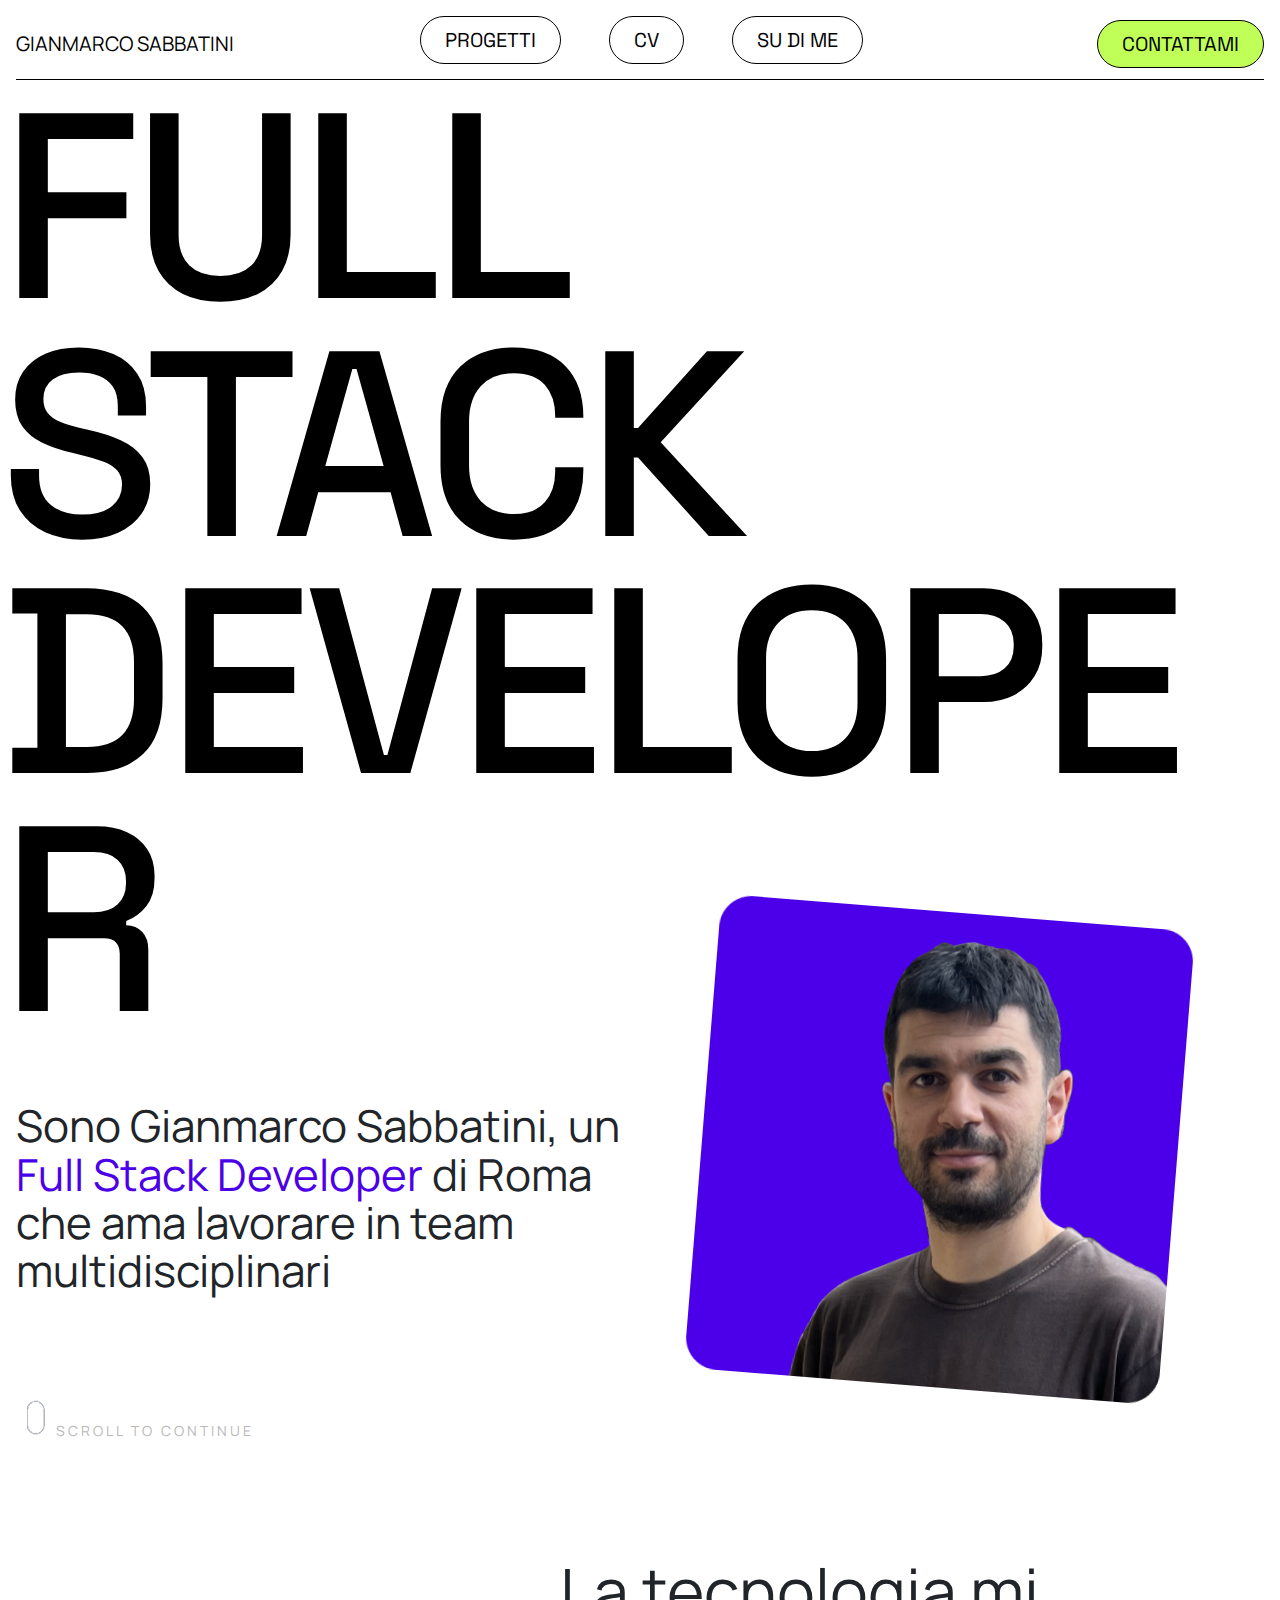
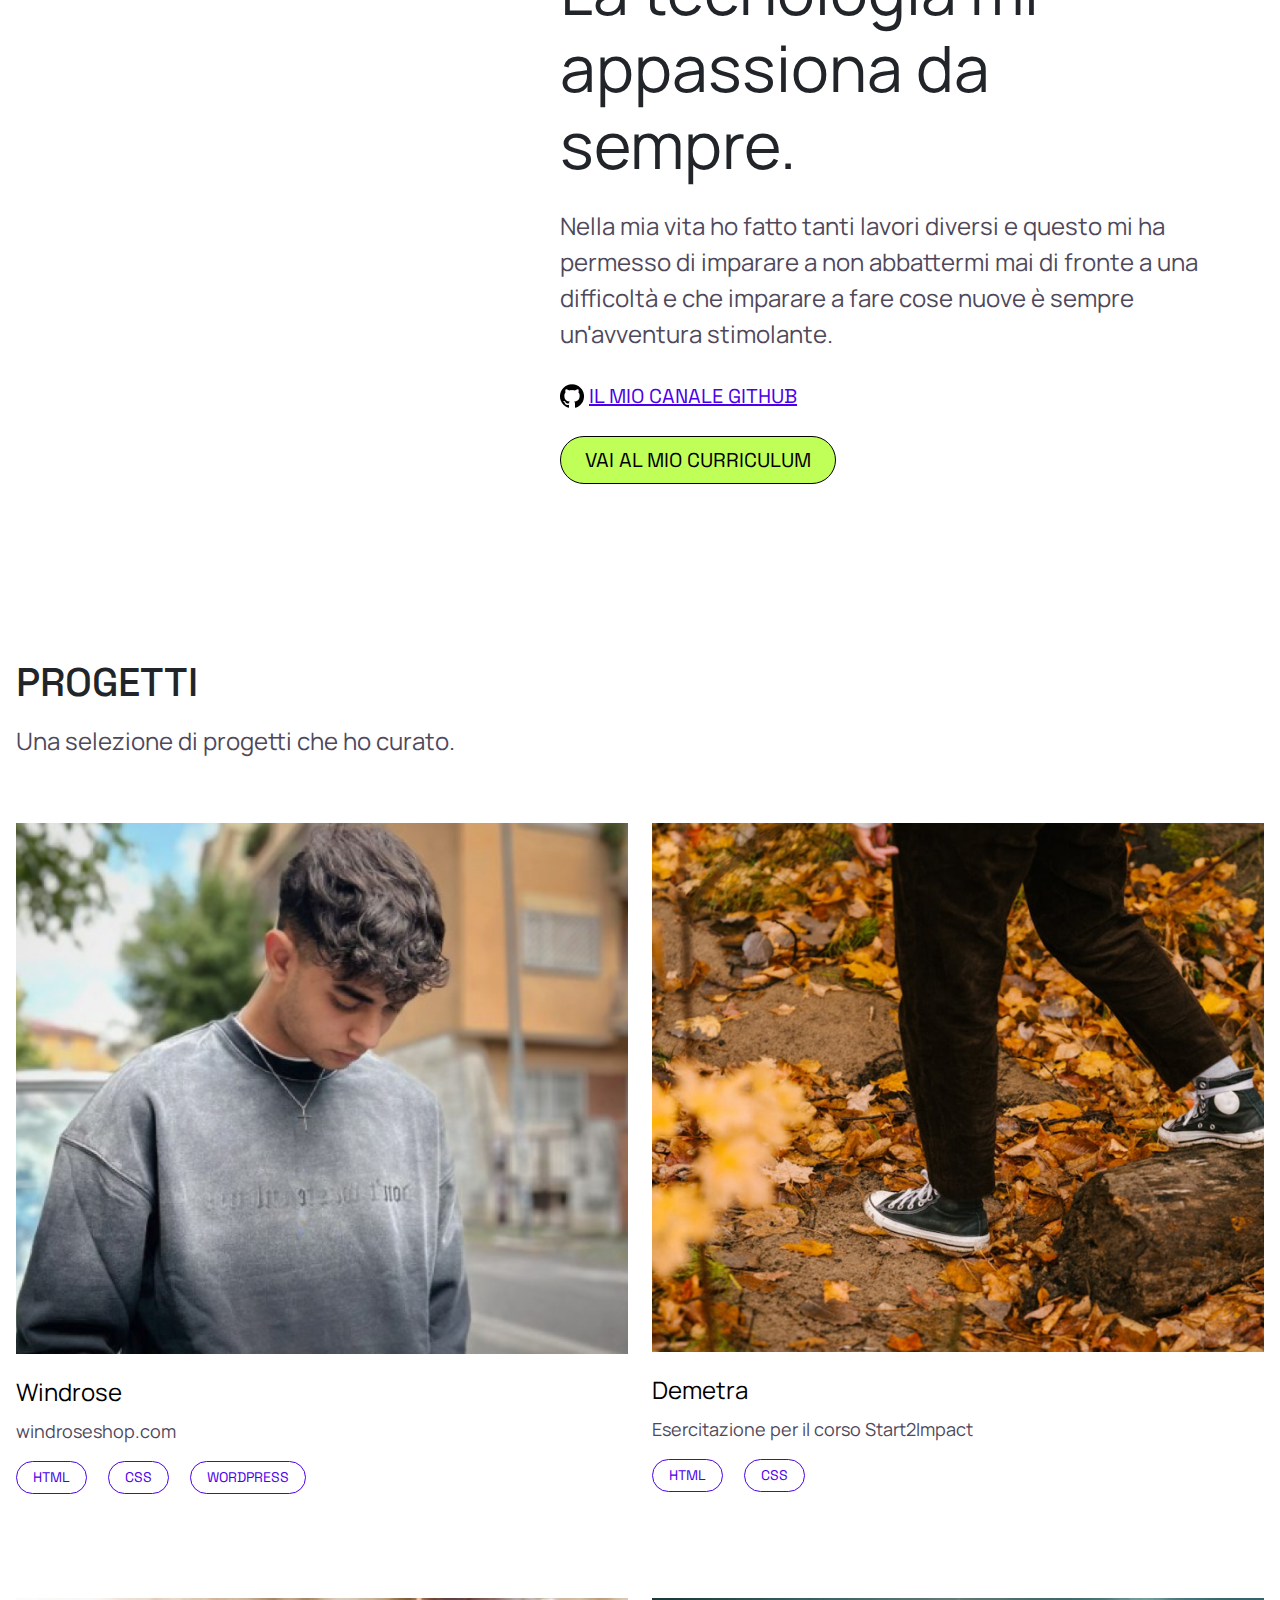
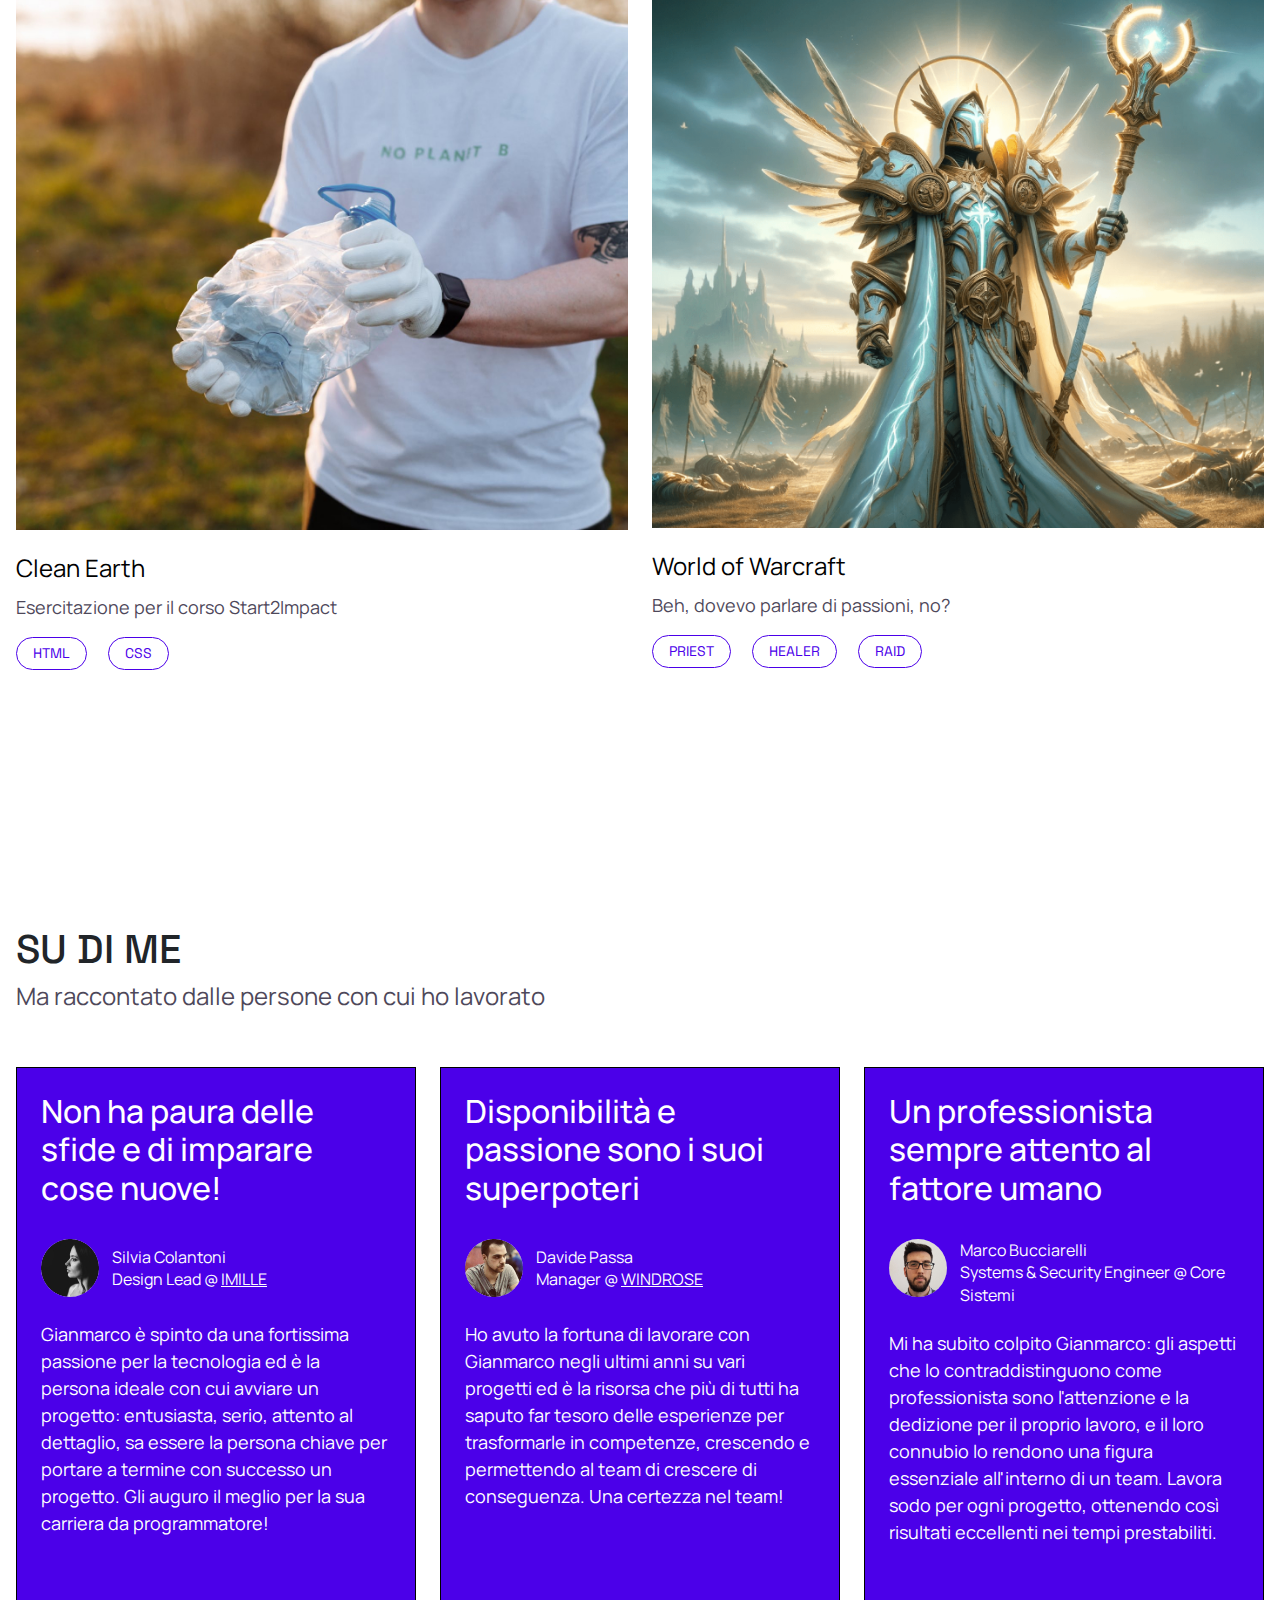
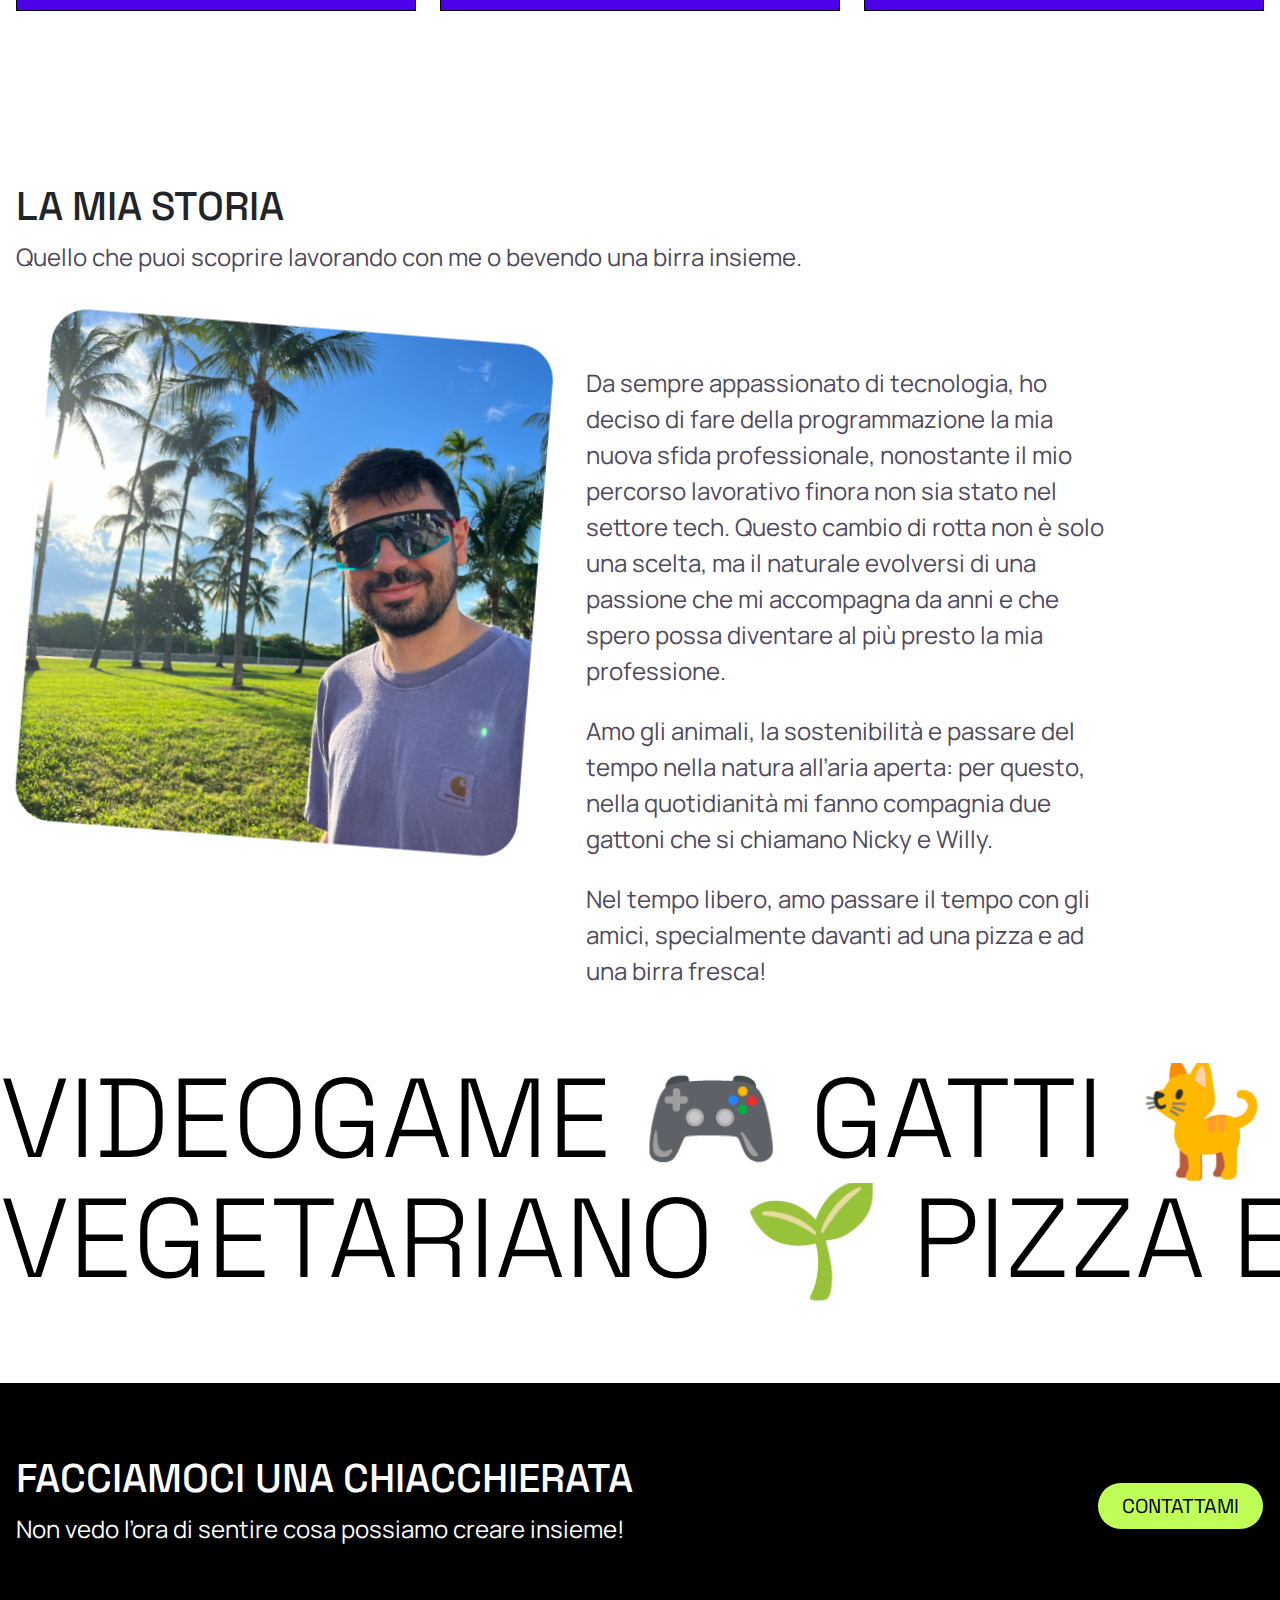
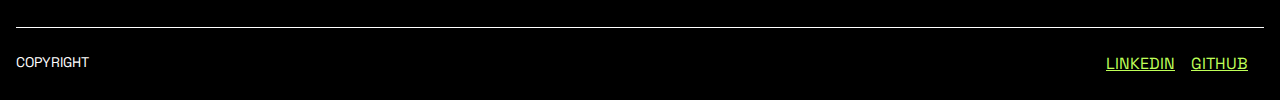
==== commit 477844ae: "aria label added" ====
--- a/index.html
+++ b/index.html
@@ -3,7 +3,26 @@
 <head>
     <meta charset="UTF-8">
     <meta name="viewport" content="width=device-width, initial-scale=1.0">
+    <!-- HTML Meta Tags -->
     <title>Gianmarco Sabbatini || Portfolio</title>
+    <meta name="description" content="Portfolio di Gianmarco Sabbatini, Full Stack Developer di Roma. Scopri i miei progetti, il mio curriculum e contattami per collaborazioni.">
+
+    <!-- Facebook Meta Tags -->
+    <meta property="og:url" content="https://gianmarcosabbatini.github.io">
+    <meta property="og:type" content="website">
+    <meta property="og:title" content="Gianmarco Sabbatini || Portfolio">
+    <meta property="og:description" content="Portfolio di Gianmarco Sabbatini, Full Stack Developer di Roma. Scopri i miei progetti, il mio curriculum e contattami per collaborazioni.">
+    <meta property="og:image" content="https://opengraph.b-cdn.net/production/images/6511e5af-5ddd-4c13-830c-783e9d5c93f4.png?token=iX73-0e9plrUUzUkK2QyqiqjNUUx3ZrzESJQ6sHHHJk&height=630&width=1200&expires=33269318292">
+
+    <!-- Twitter Meta Tags -->
+    <meta name="twitter:card" content="summary_large_image">
+    <meta property="twitter:domain" content="gianmarcosabbatini.github.io">
+    <meta property="twitter:url" content="https://gianmarcosabbatini.github.io">
+    <meta name="twitter:title" content="Gianmarco Sabbatini || Portfolio">
+    <meta name="twitter:description" content="Portfolio di Gianmarco Sabbatini, Full Stack Developer di Roma. Scopri i miei progetti, il mio curriculum e contattami per collaborazioni.">
+    <meta name="twitter:image" content="https://opengraph.b-cdn.net/production/images/6511e5af-5ddd-4c13-830c-783e9d5c93f4.png?token=iX73-0e9plrUUzUkK2QyqiqjNUUx3ZrzESJQ6sHHHJk&height=630&width=1200&expires=33269318292">
+
+    <!-- Meta Tags Generated via https://www.opengraph.xyz -->
     <link rel="apple-touch-icon" sizes="180x180" href="asset/immagini/favicon/apple-touch-icon.png">
     <link rel="icon" type="image/png" sizes="32x32" href="asset/immagini/favicon/favicon-32x32.png">
     <link rel="icon" type="image/png" sizes="16x16" href="asset/immagini/favicon/favicon-16x16.png">
@@ -18,27 +37,27 @@
 </head>
 <body>
    <header>
-        <nav class="nav-container">
+        <nav class="nav-container" aria-label="Main Navigation">
             <div class="myName">
-                <span> <a href="">Gianmarco Sabbatini</a></span>
-            </div>
-            <input type="checkbox" id="menu-toggle" class="menu-toggle" />
+                <span> <a href="index.html" aria-label="Home">Gianmarco Sabbatini</a></span>
+            </div>
+            <input type="checkbox" id="menu-toggle" class="menu-toggle" aria-label="Toggle Menu" />
             <label for="menu-toggle" class="menu-button">MENU</label>
             <div class="navItemGroup">
                 <ul>
-                    <li><a href="#progetti" class="navItem navItemMobile">Progetti</a></li>
-                    <li><a href="curriculum.html" class="navItem navItemMobile">CV</a></li>
-                    <li><a href="#suDiMe" class="navItem navItemMobile">Su Di Me</a></li>
-                    <li><a href="contattami.html" class="navItem navItemMobile" id="solo-mobile">Contattami</a></li>
+                    <li><a href="#progetti" class="navItem navItemMobile" aria-label="Progetti">Progetti</a></li>
+                    <li><a href="curriculum.html" class="navItem navItemMobile" aria-label="Curriculum">CV</a></li>
+                    <li><a href="#suDiMe" class="navItem navItemMobile" aria-label="Su Di Me">Su Di Me</a></li>
+                    <li><a href="contattami.html" class="navItem navItemMobile" id="solo-mobile" aria-label="Contattami">Contattami</a></li>
                 </ul>
             </div>
             <div class="contattami">
-                <a href="contattami.html" class="bottone-animato cta-primary">Contattami</a>
+                <a href="contattami.html" class="bottone-animato cta-primary" aria-label="Contattami">Contattami</a>
             </div>
         </nav>
     </header>
     <main>
-        <section class="presentazione">
+        <section class="presentazione" aria-label="Presentazione personale">
             <div class="presentazione-titolo">
                 <h1>
                     FULL STACK DEVELOPER
@@ -47,63 +66,61 @@
             <div class="presentazione-flex">
                 <div class="presentazione-testo">
                     <div>
-                        <h2>Sono Gianmarco Sabbatini, un <span id="fsd">Full Stack Developer</span>  di Roma che ama lavorare in team multidisciplinari
-                        </h2>
-                    </div>
-                    <div>
-                        <p> <img src="asset/immagini/scroll-mouse.gif" alt="icona di un mouse" width="40px">scroll to continue</p>
-                    </div>
-                </div>
-                    <div class="presentazione-foto">
-                        <img src="asset/immagini/GianmarcoSabbatiniFoto-display.png" alt="Foto di Gianmarco Sabbatini">
-                    </div>
-                </div>
-            <div class="bio">
+                        <h2>Sono Gianmarco Sabbatini, un <span id="fsd">Full Stack Developer</span> di Roma che ama lavorare in team multidisciplinari</h2>
+                    </div>
+                    <div>
+                        <p><img src="asset/immagini/scroll-mouse.gif" alt="icona di un mouse" width="40px">scroll to continue</p>
+                    </div>
+                </div>
+                <div class="presentazione-foto">
+                    <img src="asset/immagini/GianmarcoSabbatiniFoto-display.png" alt="Foto di Gianmarco Sabbatini">
+                </div>
+            </div>
+            <div class="bio" aria-label="Biografia e link utili">
                 <h1>La tecnologia mi appassiona da sempre.</h1>
-                <p>Nella mia vita ho fatto tanti lavori diversi e questo mi ha permesso di imparare a non abbattermi mai di fronte a una difficoltà e che imparare a fare cose nuove è sempre un’avventura stimolante.
-                </p>
+                <p>Nella mia vita ho fatto tanti lavori diversi e questo mi ha permesso di imparare a non abbattermi mai di fronte a una difficoltà e che imparare a fare cose nuove è sempre un'avventura stimolante.</p>
                 <p>
                     <img src="asset/immagini/github_icon.png" alt="icona github">
-                    <a href="https://github.com/GianmarcoSabbatini" target="_blank" id="canale-github"> Il mio canale github</a>
+                    <a href="https://github.com/GianmarcoSabbatini" target="_blank" id="canale-github" aria-label="Visita il mio profilo GitHub">Il mio canale github</a>
                 </p>
-                <a href="curriculum.html" class="cta-primary">VAI AL MIO CURRICULUM</a>
-            </div>
-        </section>
-        <section class="progetti" id="progetti">
+                <a href="curriculum.html" class="cta-primary" aria-label="Vai alla pagina del curriculum">VAI AL MIO CURRICULUM</a>
+            </div>
+        </section>
+        <section class="progetti" id="progetti" aria-label="I miei progetti">
             <div>
                <h3>PROGETTI</h3> 
                <p class="bodyL">Una selezione di progetti che ho curato.</p>
             </div>
             <div class="container-grid">
-                <div class="container-projects">
+                <div class="container-projects" aria-label="Progetto Windrose">
                     <img src="asset/immagini/project-windrose.jpg" alt="Ragazzo con felpa nera">
                     <p class="bodyL">Windrose</p>
-                    <p class="bodyM"><a href="http://www.windroseshop.com">windroseshop.com</a></p>
-                    <ul>
+                    <p class="bodyM"><a href="http://www.windroseshop.com" aria-label="Visita il sito Windrose shop">windroseshop.com</a></p>
+                    <ul aria-label="Tecnologie utilizzate">
                         <li><span>HTML</span></li>
                         <li><span>CSS</span></li>
                         <li><span>WORDPRESS</span></li>
                     </ul>
                 </div>
-                <div class="container-projects">
+                <div class="container-projects" aria-label="Progetto Demetra">
                     <img src="asset/immagini/project-demetra.jpg" alt="uomo che cammina nella foresta">
                     <p class="bodyL">Demetra</p>
                     <p class="bodyM">Esercitazione per il corso Start2Impact</p>
-                    <ul>
+                    <ul aria-label="Tecnologie utilizzate">
                         <li><span>HTML</span></li>
                         <li><span>CSS</span></li>
                     </ul>
                 </div>
-                <div class="container-projects">
+                <div class="container-projects" aria-label="Progetto Clean Earth">
                     <img src="asset/immagini/project-cleanearth.jpg" alt="persona che ricicla plastica">
                     <p class="bodyL">Clean Earth</p>
                     <p class="bodyM">Esercitazione per il corso Start2Impact</p>
-                    <ul>
+                    <ul aria-label="Tecnologie utilizzate">
                         <li><span>HTML</span></li>
                         <li><span>CSS</span></li>
                     </ul>
                 </div>
-                <div class="container-projects">
+                <div class="container-projects" aria-label="Progetto World of Warcraft">
                     <img src="asset/immagini/project-wow.png" alt="personaggio di World of Warcraft">
                     <p class="bodyL">World of Warcraft</p>
                     <p class="bodyM">Beh, dovevo parlare di passioni, no?</p>
@@ -115,37 +132,37 @@
                 </div>
             </div>
         </section>
-        <section class="suDiMe" id="suDiMe">
+        <section class="suDiMe" id="suDiMe" aria-label="Testimonianze su di me">
             <div class="suDiMe-testo">
                 <h3>SU DI ME</h3>
                 <p>Ma raccontato dalle persone con cui ho lavorato</p>
             </div>
-            <div class="container-schede">
-                <div class="scheda">
+            <div class="container-schede" aria-label="Raccolta testimonianze">
+                <div class="scheda" aria-label="Testimonianza di Silvia Colantoni">
                     <h4>Non ha paura delle sfide e di imparare cose nuove!</h4>
                     <div>
                         <img src="asset/immagini/su-di-me-silvia-colantoni.jpg" alt="Foto di Silvia Colantoni">
                         <p>Silvia Colantoni <br>
-                        Design Lead @ <a href="https://imille.co/">IMILLE</a>
+                        Design Lead @ <a href="https://imille.co/" aria-label="Sito web di IMILLE">IMILLE</a>
                         </p>
                     </div>
                     <p class="schedaCommento">Gianmarco è spinto da una fortissima passione per la tecnologia ed è la persona ideale con cui avviare un progetto: entusiasta, serio, attento al dettaglio, sa essere la persona chiave per portare a termine con successo un progetto.
                         Gli auguro il meglio per la sua carriera da programmatore!
                     </p>
                 </div>
-                <div class="scheda">
+                <div class="scheda" aria-label="Testimonianza di Davide Passa">
                     <h4>Disponibilità e passione sono i suoi superpoteri</h4>
                     <div>
                         <img src="asset/immagini/su-di-me-davide-passa.jpg" alt="Foto di Davide Passa">
                         <p>Davide Passa <br>
-                        Manager @ <a href="https://www.windroseshop.com/">WINDROSE</a>
+                        Manager @ <a href="https://www.windroseshop.com/" aria-label="Sito web di Windrose">WINDROSE</a>
                         </p>
                     </div>
                     <p class="schedaCommento">Ho avuto la fortuna di lavorare con Gianmarco negli ultimi anni su vari progetti ed è la risorsa che più di tutti ha saputo far tesoro delle esperienze per trasformarle in competenze, crescendo e permettendo al team di crescere di conseguenza.
                         Una certezza nel team!
                     </p>
                 </div>
-                <div class="scheda">
+                <div class="scheda" aria-label="Testimonianza di Marco Bucciarelli">
                     <h4>Un professionista sempre attento al fattore umano</h4>
                     <div>
                         <img src="asset/immagini/su-di-me-marco-bucciarelli.jpg" alt="Foto di Marco Bucciarelli">
@@ -195,27 +212,27 @@
         </section>
   </main>
 
- <footer>
+  <footer>
     <div class="footer-contattami-container flex d-xl-flex d-lg-flex d-md-flex flex-sm-row justify-content-between align-items-center">
         <div class="footer-testo">
             <h3>FACCIAMOCI UNA CHIACCHIERATA</h3>
             <p>Non vedo l’ora di sentire cosa possiamo creare insieme! </p>
         </div>
         <div class="footer-bottone">
-            <a href="contattami.html" class="cta-primary">CONTATTAMI</a>
+            <a href="contattami.html" class="cta-primary" aria-label="Pagina Contattami">CONTATTAMI</a>
         </div>
     </div>
     <div class="flex d-xl-flex d-lg-flex d-md-flex flex-sm-row justify-content-between">
         <div class="footer-copyright">
-         <p>COPYRIGHT</p>   
+            <p>COPYRIGHT</p>   
         </div>
         <div class="footer-social">
-          <ul>
-            <li><a href="https://www.linkedin.com/in/gianmarcosabbatini/" target="_blank">LINKEDIN</a></li>
-            <li><a href="https://github.com/GianmarcoSabbatini" target="_blank">GITHUB</a></li>
-          </ul>  
+            <ul>
+                <li><a href="https://www.linkedin.com/in/gianmarcosabbatini/" target="_blank" aria-label="LinkedIn di Gianmarco Sabbatini">LINKEDIN</a></li>
+                <li><a href="https://github.com/GianmarcoSabbatini" target="_blank" aria-label="GitHub di Gianmarco Sabbatini">GITHUB</a></li>
+            </ul>  
         </div>
     </div>
- </footer>
+</footer>
 </body>
 </html>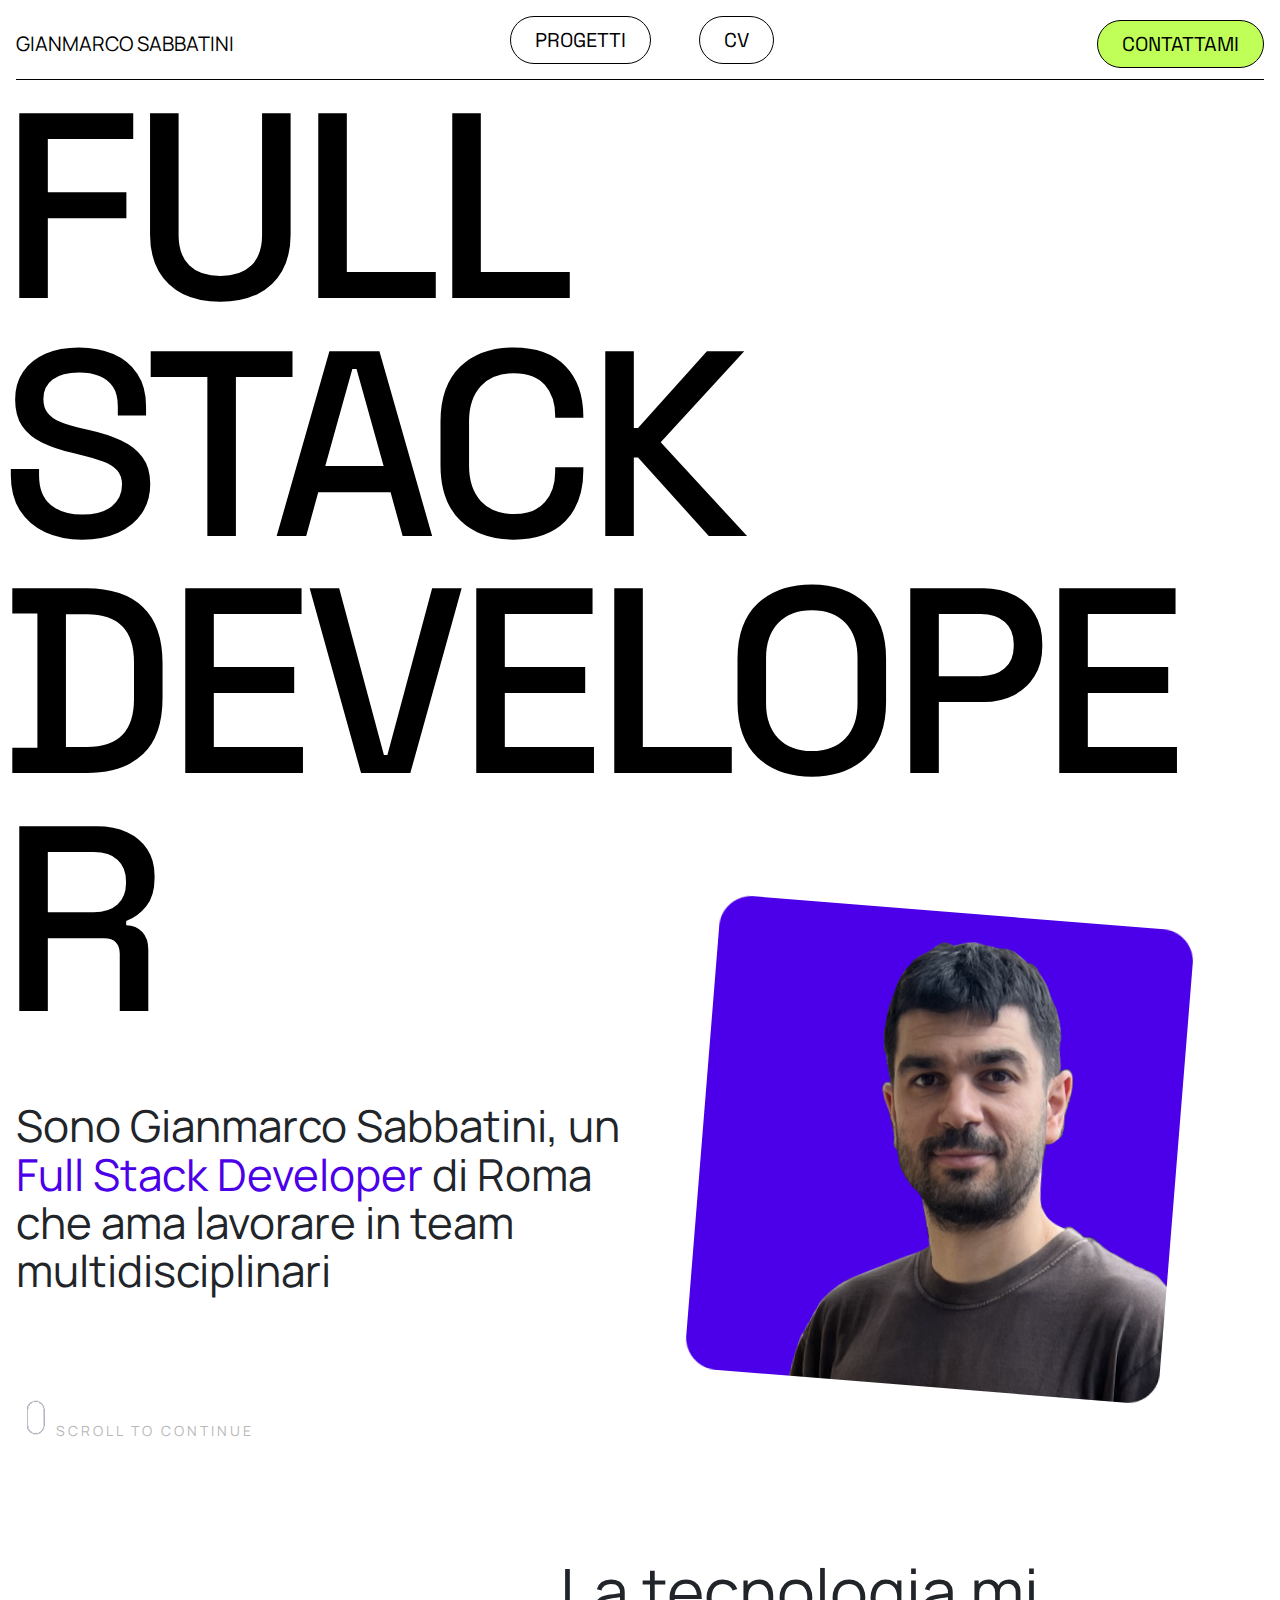
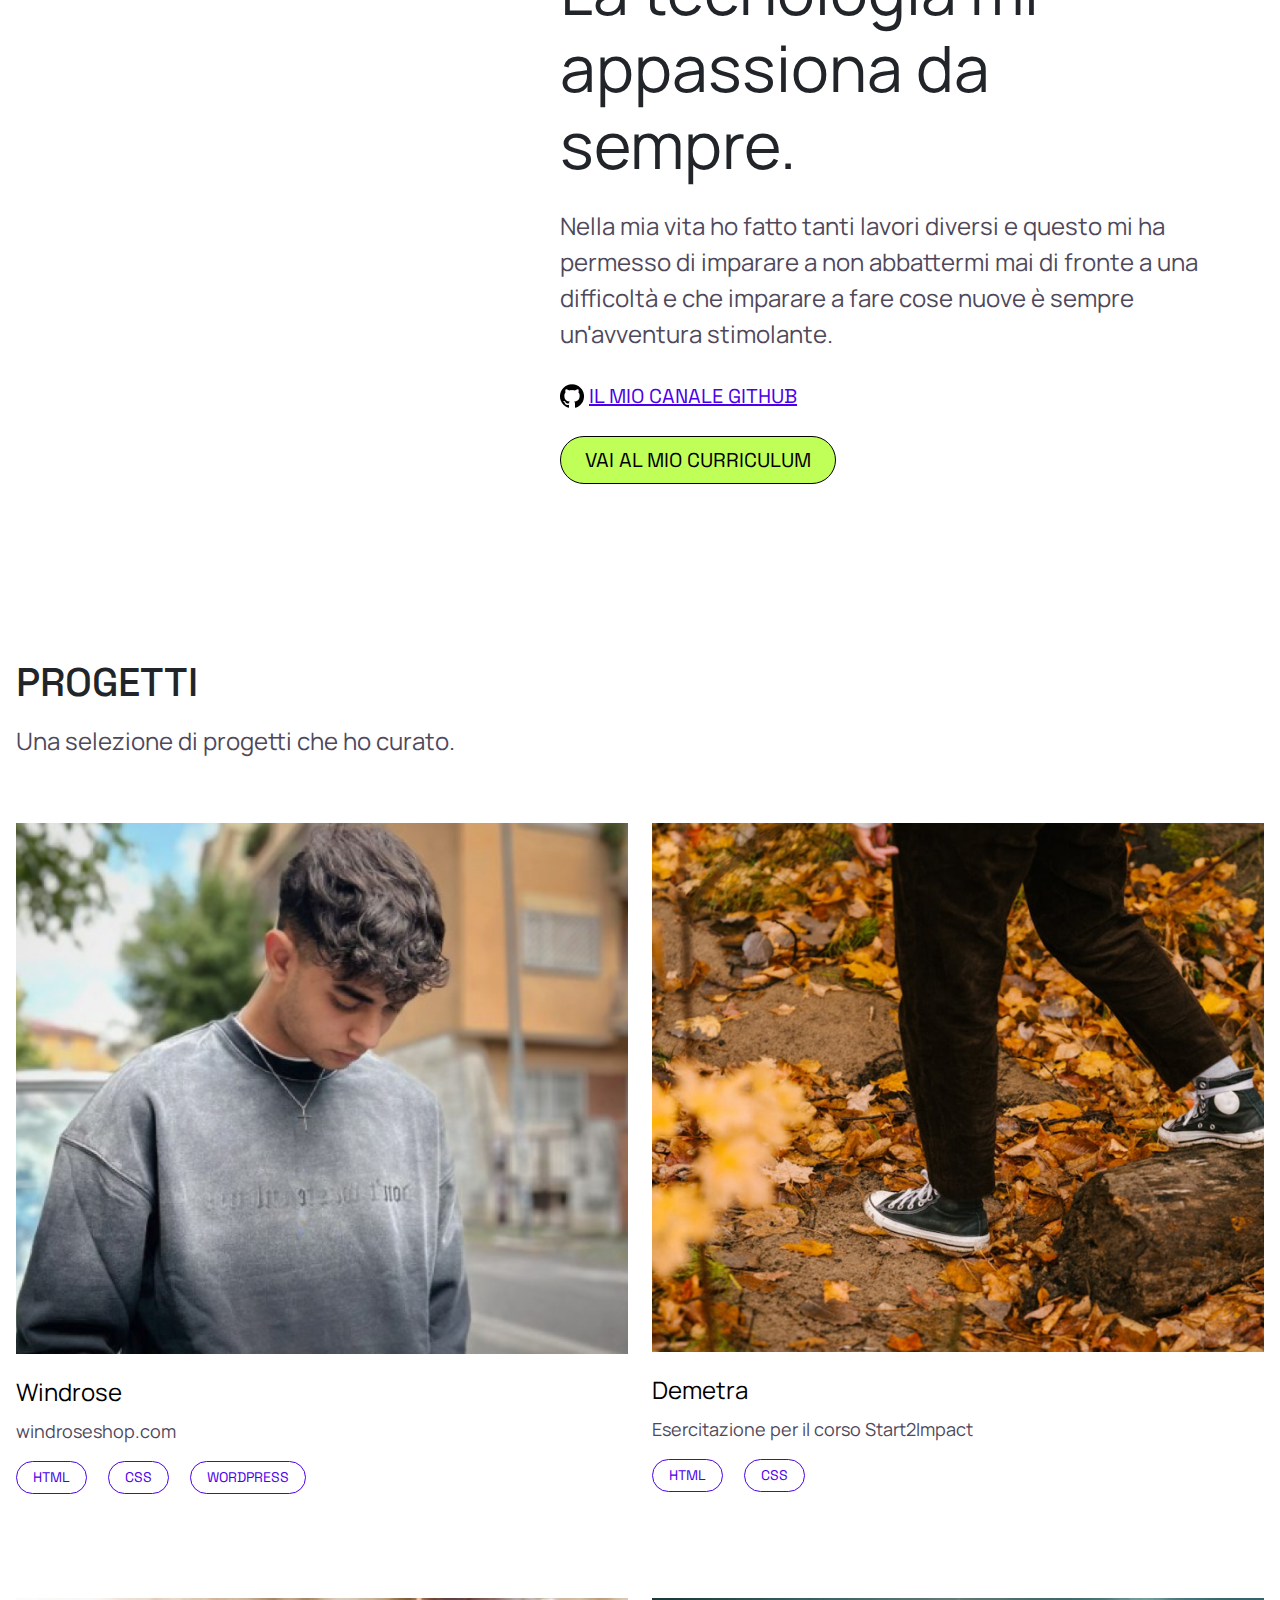
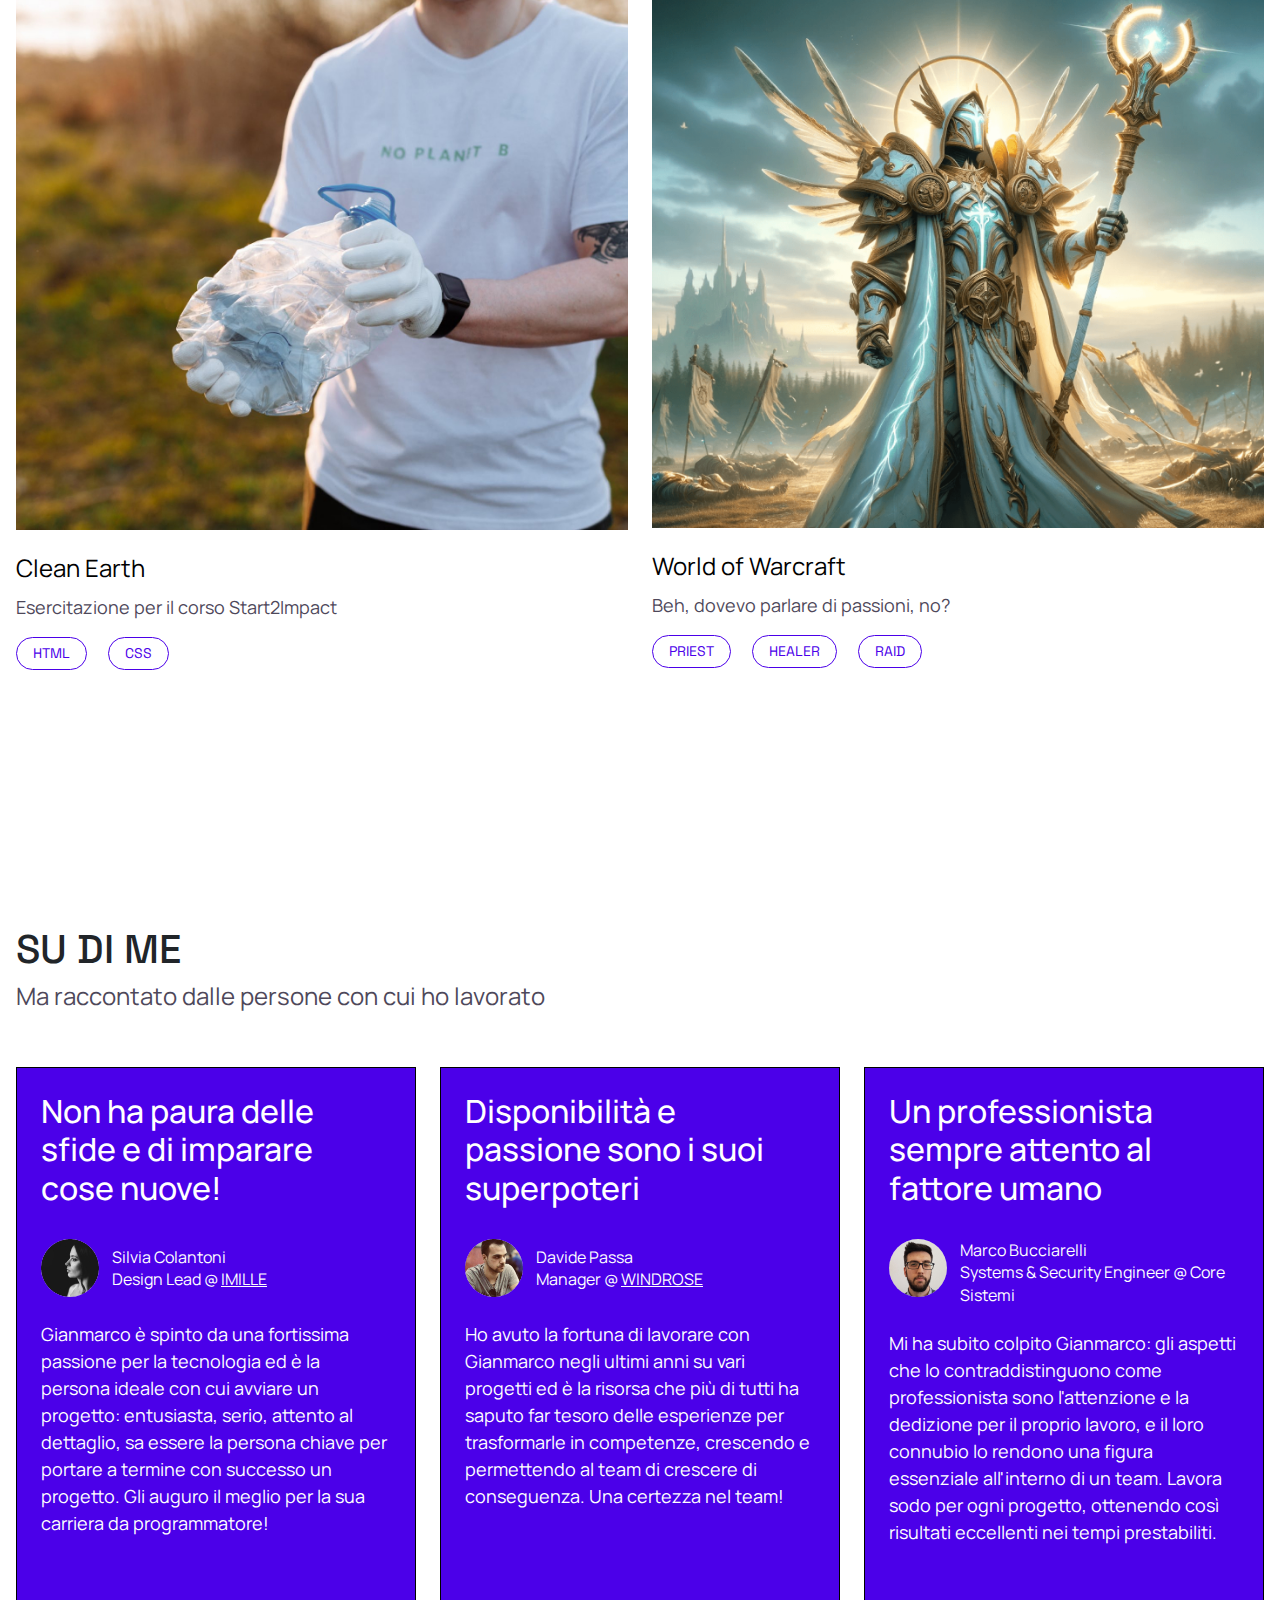
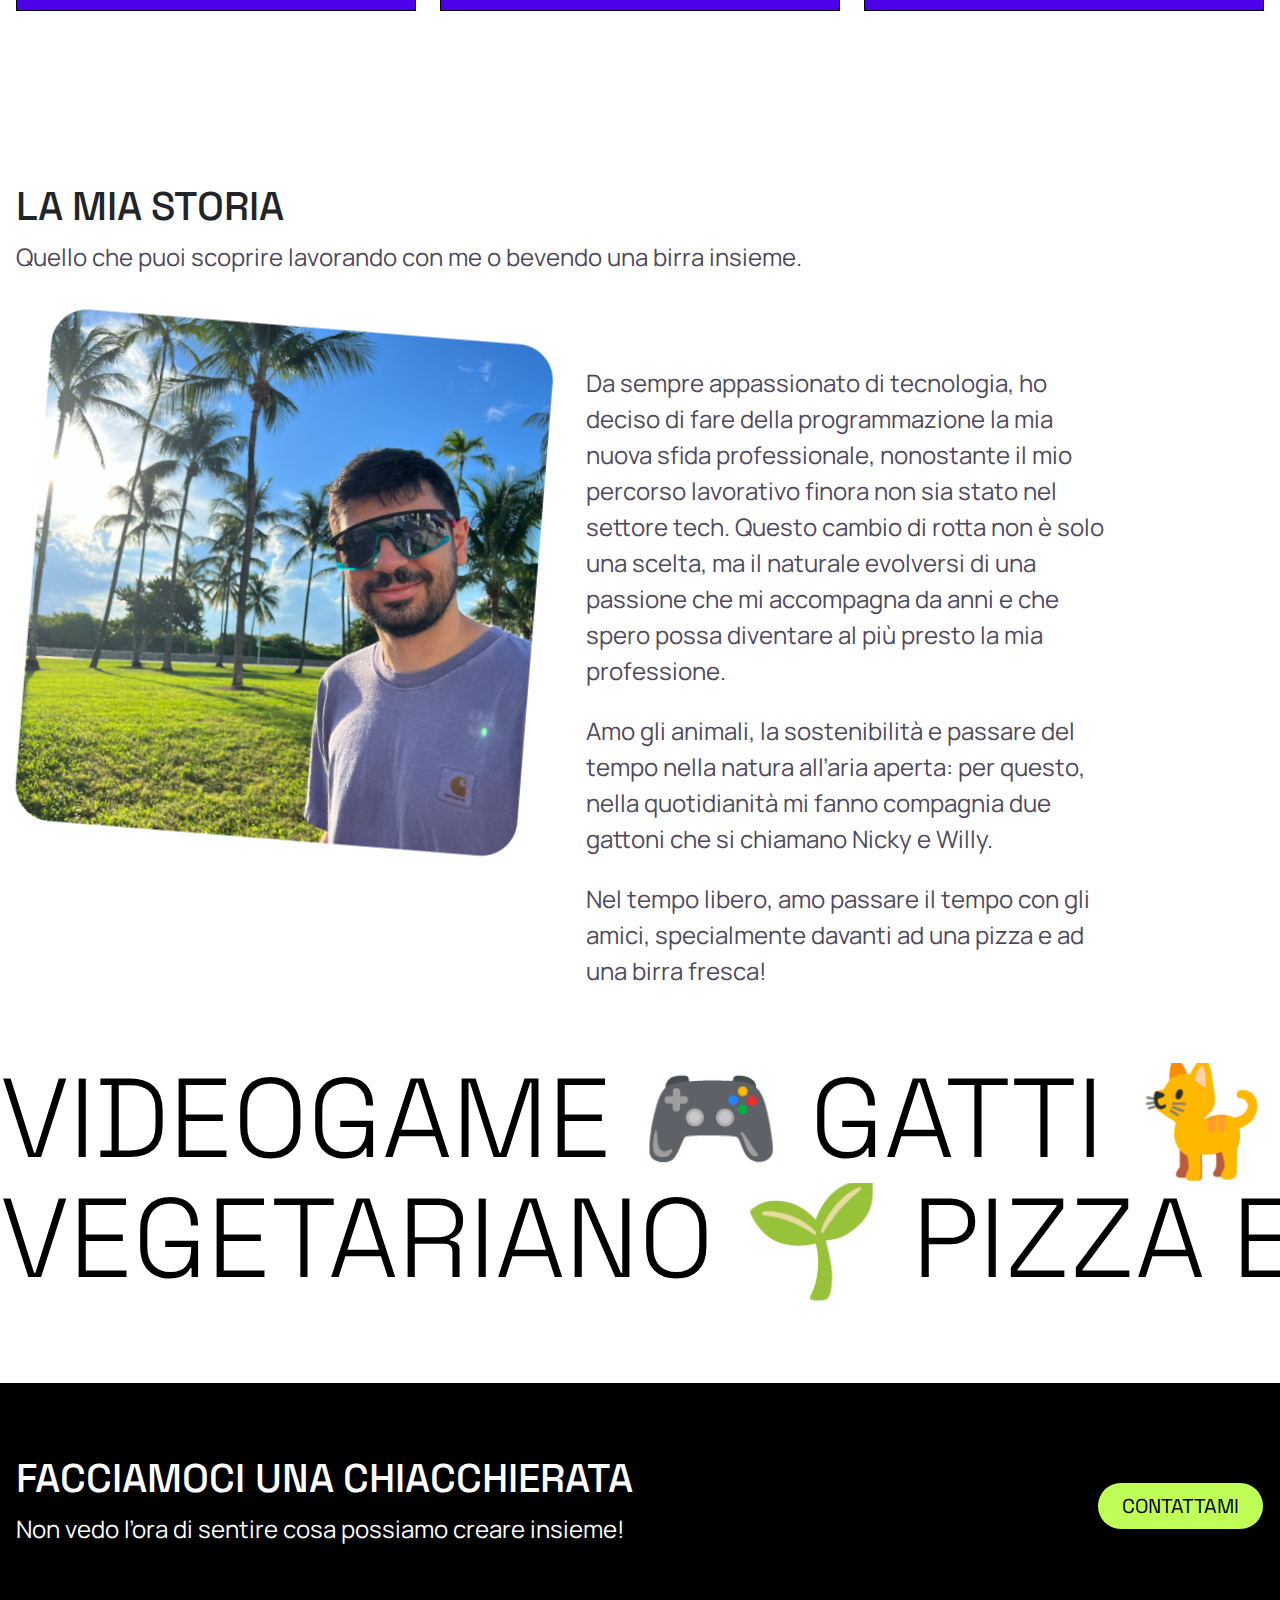
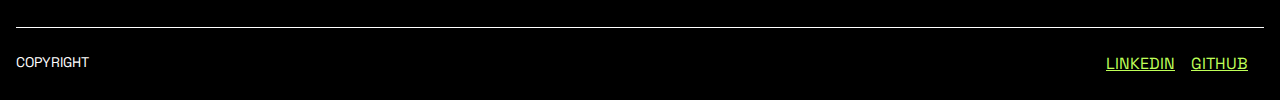
==== commit 8cf53db5: "navItemActive background added" ====
--- a/index.html
+++ b/index.html
@@ -45,9 +45,8 @@
             <label for="menu-toggle" class="menu-button">MENU</label>
             <div class="navItemGroup">
                 <ul>
-                    <li><a href="#progetti" class="navItem navItemMobile" aria-label="Progetti">Progetti</a></li>
+                    <li><a href="progetti.html" class="navItem navItemMobile" aria-label="Progetti">Progetti</a></li>
                     <li><a href="curriculum.html" class="navItem navItemMobile" aria-label="Curriculum">CV</a></li>
-                    <li><a href="#suDiMe" class="navItem navItemMobile" aria-label="Su Di Me">Su Di Me</a></li>
                     <li><a href="contattami.html" class="navItem navItemMobile" id="solo-mobile" aria-label="Contattami">Contattami</a></li>
                 </ul>
             </div>
--- a/asset/styles/main.css
+++ b/asset/styles/main.css
@@ -223,6 +223,10 @@
 
 .navItemGroup ul li a {
   text-decoration: none;
+}
+
+.navItemActive {
+  background-color: #EBEBEB;
 }
 
 #solo-mobile {
